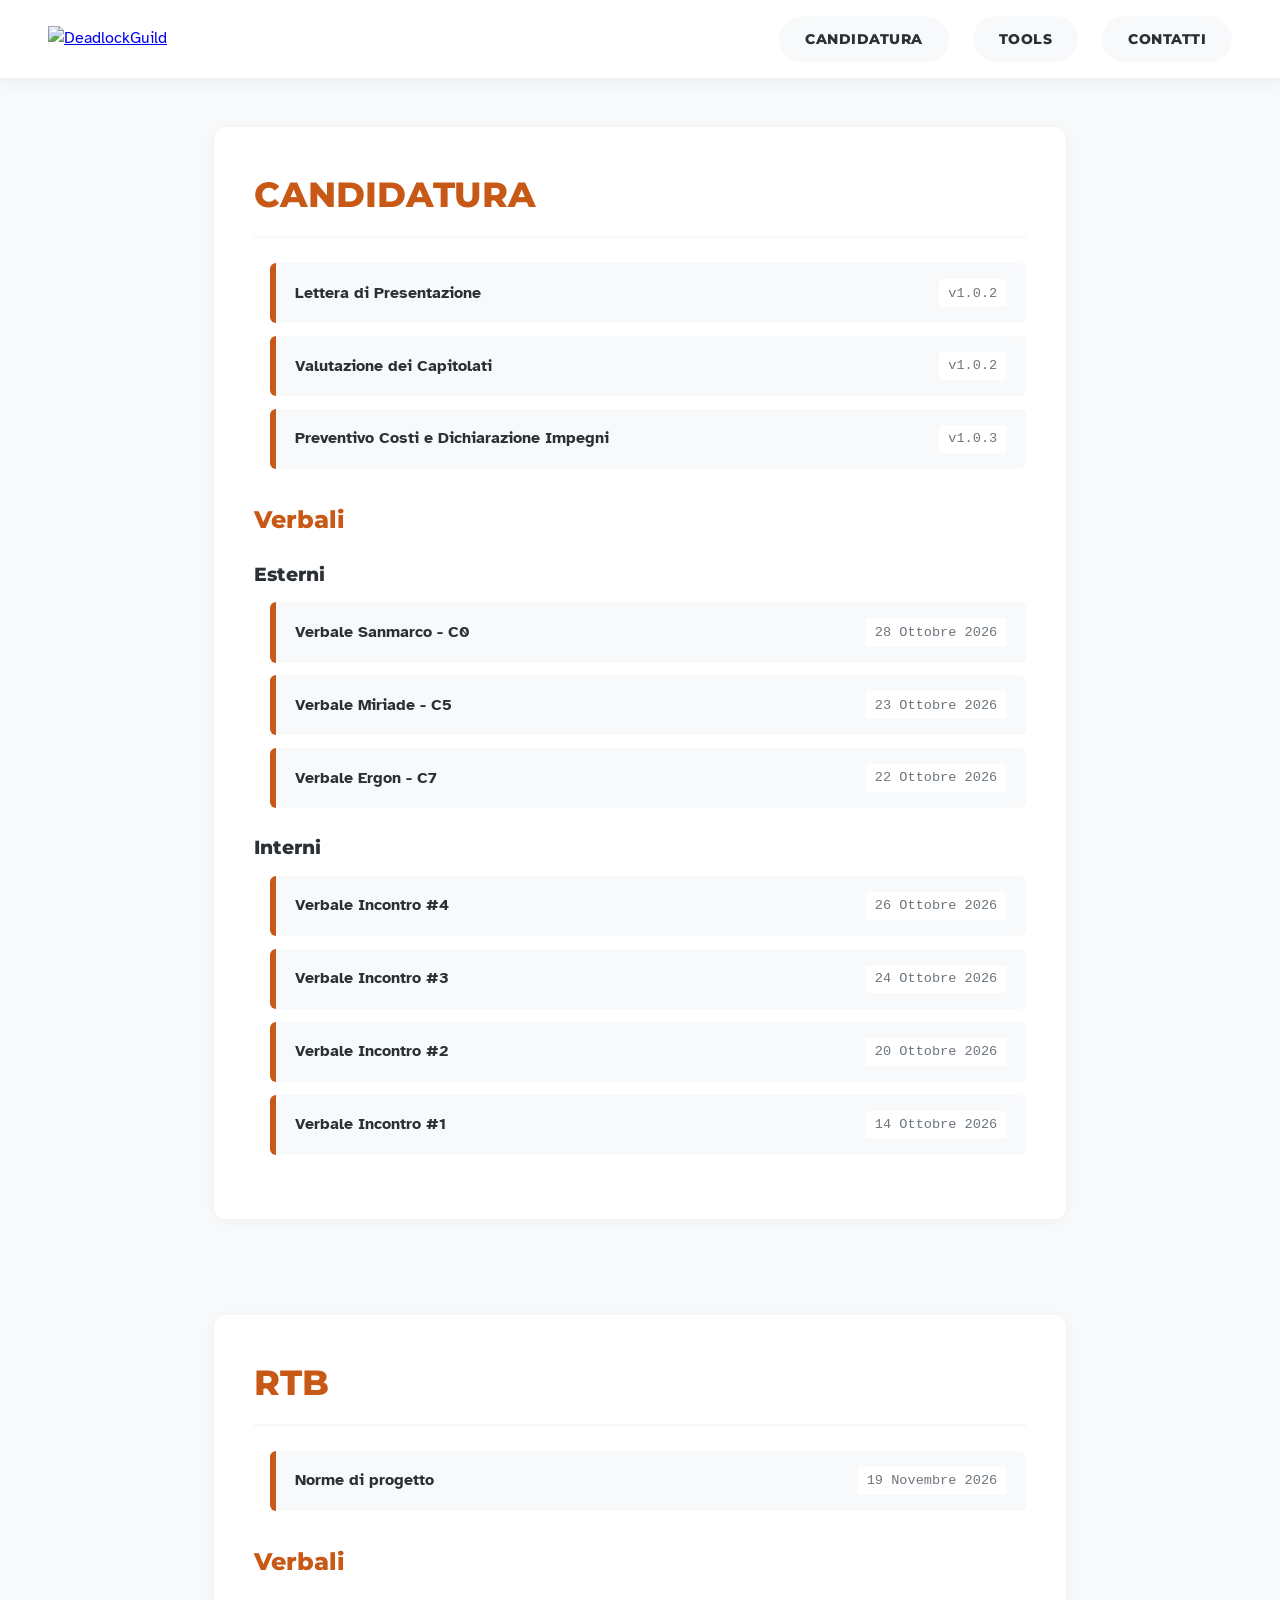
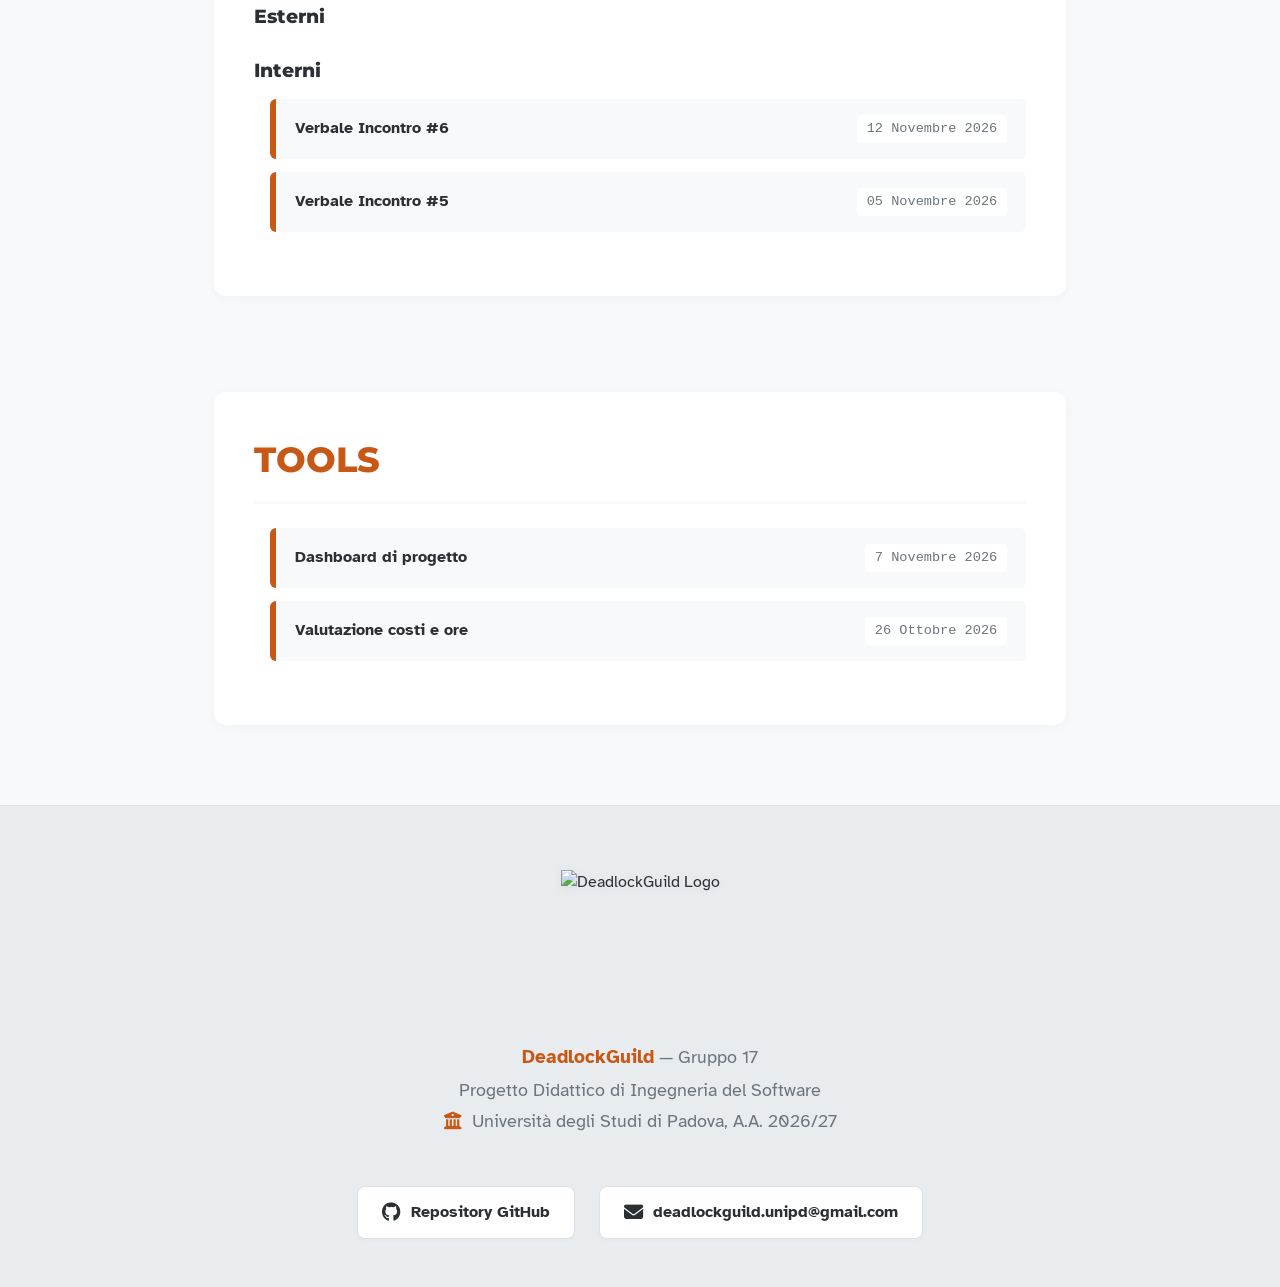
==== website/index.html @ 5d704c92 "Added document Norme.typ" ====
<!DOCTYPE html>
<html lang="it">
<head>
    <meta charset="UTF-8">
    <meta name="viewport" content="width=device-width, initial-scale=1.0">
    <title>DeadlockGuild</title>
    <link rel="icon" type="image/png" href="assets/logo_nobg.png">
    <link rel="preconnect" href="https://fonts.googleapis.com">
    <link rel="preconnect" href="https://fonts.gstatic.com" crossorigin>
    <link href="https://fonts.googleapis.com/css2?family=Atkinson+Hyperlegible:ital,wght@0,400;0,700;1,400;1,700&family=Montserrat:wght@800&display=swap" rel="stylesheet">
    <link rel="stylesheet" href="https://cdnjs.cloudflare.com/ajax/libs/font-awesome/6.4.0/css/all.min.css">
    
    <link rel="stylesheet" href="style.css">
</head>
<body>
    <nav>
        <a href="#" class="nav-brand">
            <img src="assets/logo_text_nobg.png" alt="DeadlockGuild">
        </a>
        <div class="nav-links">
            <a href="#candidatura" class="nav-pill">Candidatura</a>
            <a href="#tools" class="nav-pill">Tools</a>
            <a href="#contatti-footer" class="nav-pill">Contatti</a>
        </div>
    </nav>

    <div class="container">
        <section id="candidatura">
            <h1>Candidatura</h1>
            <ul class="doc-list">
                <li><a href="pdf/Candidatura/LetteraDiPresentazione/lettera_di_presentazione.pdf" class="doc-bar" target="_blank">Lettera di Presentazione <span class="version">v1.0.2</span></a></li>
                <li><a href="pdf/Candidatura/ValutazioneCapitolati/valutazione_capitolati.pdf" class="doc-bar" target="_blank">Valutazione dei Capitolati <span class="version">v1.0.2</span></a></li>
                <li><a href="pdf/Candidatura/ValutazioneCostiOre/preventivo_costi_dichiarazione_impegni.pdf" class="doc-bar" target="_blank">Preventivo Costi e Dichiarazione Impegni<span class="version">v1.0.3</span></a></li>
            </ul>

            <h2>Verbali</h2>
            <h3>Esterni</h3>
            <ul class="doc-list">
                <li><a href="pdf/Candidatura/Verbali/Esterni/VE_Sanmarco_2026-10-28.pdf" class="doc-bar" target="_blank">Verbale Sanmarco - C0<span class="version">28 Ottobre 2026</span></a></li>
                <li><a href="pdf/Candidatura/Verbali/Esterni/VE_Miriade_2026-10-23.pdf" class="doc-bar" target="_blank">Verbale Miriade - C5<span class="version">23 Ottobre 2026</span></a></li>
                <li><a href="pdf/Candidatura/Verbali/Esterni/VE_Ergon_2026-10-22.pdf" class="doc-bar" target="_blank">Verbale Ergon - C7<span class="version">22 Ottobre 2026</span></a></li>
            </ul>

            <h3>Interni</h3>
            <ul class="doc-list">
                <li><a href="pdf/Candidatura/Verbali/Interni/VI_2026-10-26.pdf" class="doc-bar" target="_blank">Verbale Incontro #4<span class="version">26 Ottobre 2026</span></a></li>
                <li><a href="pdf/Candidatura/Verbali/Interni/VI_2026-10-24.pdf" class="doc-bar" target="_blank">Verbale Incontro #3<span class="version">24 Ottobre 2026</span></a></li>
                <li><a href="pdf/Candidatura/Verbali/Interni/VI_2026-10-20.pdf" class="doc-bar" target="_blank">Verbale Incontro #2<span class="version">20 Ottobre 2026</span></a></li>
                <li><a href="pdf/Candidatura/Verbali/Interni/VI_2026-10-14.pdf" class="doc-bar" target="_blank">Verbale Incontro #1<span class="version">14 Ottobre 2026</span></a></li>
            </ul>
        </section>
    </div>

    <div class="container">
        <section id="rtb">
            <h1>RTB</h1>
            <ul class="doc-list">
                <!-- Spazio documentazione -->
                <li><a href="pdf/RTB/NormeDiProgetto/Norme.pdf" class="doc-bar" target="_blank">Norme di progetto<span class="version">19 Novembre 2026</span></a></li>
            </ul>

            <h2>Verbali</h2>
            <h3>Esterni</h3>
            <ul class="doc-list">
                <!-- Verbali esterni -->
            </ul>

            <h3>Interni</h3>
            <ul class="doc-list">
                <li><a href="pdf/RTB/Verbali/Interni/VI_2026-11-12.pdf" class="doc-bar" target="_blank">Verbale Incontro #6<span class="version">12 Novembre 2026</span></a></li>
                <li><a href="pdf/RTB/Verbali/Interni/VI_2026-11-05.pdf" class="doc-bar" target="_blank">Verbale Incontro #5<span class="version">05 Novembre 2026</span></a></li>
            </ul>
        </section>
    </div>

    <div class="container">
        <section id="tools">
            <h1>Tools</h1>
            <ul class="doc-list">
                <li><a href="Tools/DashboardProgetto/" class="doc-bar" target="_blank">Dashboard di progetto<span class="version">7 Novembre 2026</span></a></li>
                <li><a href="Candidatura/toolStimaOreECosti/stima_ore.html" class="doc-bar" target="_blank">Valutazione costi e ore<span class="version">26 Ottobre 2026</span></a></li>
            </ul>
        </section>
    </div>

    <footer id="contatti-footer">
        <img src="assets/logo_nobg.png" alt="DeadlockGuild Logo" class="footer-logo">
        <p class="footer-description">
            <strong>DeadlockGuild</strong> &mdash; Gruppo 17<br>
            Progetto Didattico di Ingegneria del Software<br>
            <i class="fa-solid fa-building-columns" style="margin-right: 5px; color: var(--accent);"></i> Università degli Studi di Padova, A.A. 2026/27
        </p>
        <div class="footer-contacts">
            <a href="https://github.com/DeadlockGuild/docs" target="_blank" class="contact-btn">
                <i class="fa-brands fa-github"></i> Repository GitHub
            </a>
            <a href="mailto:deadlockguild.unipd@gmail.com" class="contact-btn">
                <i class="fa-solid fa-envelope"></i> deadlockguild.unipd@gmail.com
            </a>
        </div>
    </footer>
</body>
</html>
---- website/style.css ----
:root {
    --bg-main: #f8f9fa;
    --bg-section: #ffffff;
    --bg-bar: #e9ecef;
    --bg-bar-hover: #dee2e6;
    --text-main: #2b3035;
    --text-muted: #6c757d;
    --accent: #c85815; 
    --nav-bg: rgba(255, 255, 255, 0.95);
}

body {
    font-family: 'Atkinson Hyperlegible Next', 'Atkinson Hyperlegible', sans-serif;
    background-color: var(--bg-main);
    color: var(--text-main);
    margin: 0;
    padding: 0;
    line-height: 1.6;
    display: flex;
    flex-direction: column;
    min-height: 100vh; 
}

h1, h2, h3, h4, h5, h6 {
    font-family: 'Montserrat', sans-serif;
    font-weight: 800;
}

nav {
    position: sticky;
    top: 0;
    z-index: 1000;
    background-color: var(--nav-bg);
    backdrop-filter: blur(10px);
    padding: 1rem 3rem;
    display: flex;
    justify-content: space-between;
    align-items: center;
    box-shadow: 0 4px 15px rgba(0,0,0,0.05);
    border-bottom: 1px solid rgba(0,0,0,0.05);
}

.nav-brand img {
    height: 50px; 
    width: auto;
    transition: transform 0.2s;
}

.nav-brand img:hover {
    transform: scale(1.02);
}

.nav-links {
    display: flex;
    gap: 1.5rem;
}

.nav-pill {
    font-family: 'Montserrat', sans-serif;
    font-weight: 800;
    background-color: var(--bg-main);
    color: var(--text-main);
    padding: 0.6rem 1.5rem;
    border-radius: 25px;
    text-decoration: none;
    font-size: 0.9rem;
    text-transform: uppercase;
    letter-spacing: 0.5px;
    transition: all 0.2s ease;
    border: 2px solid transparent;
}

.nav-pill:hover {
    background-color: var(--accent);
    color: white;
    box-shadow: 0 4px 10px rgba(200, 88, 21, 0.2);
}

.container {
    max-width: 900px;
    margin: 3rem auto;
    padding: 0 1.5rem;
    flex: 1; 
    width: 100%;
    box-sizing: border-box;
}

section {
    background-color: var(--bg-section);
    padding: 2.5rem;
    border-radius: 12px;
    box-shadow: 0 2px 12px rgba(0,0,0,0.04);
    scroll-margin-top: 100px; 
}

h1 {
    color: var(--accent);
    font-size: 2.2rem;
    text-transform: uppercase;
    margin-top: 0;
    margin-bottom: 1.5rem;
    border-bottom: 3px solid var(--bg-main);
    padding-bottom: 0.8rem;
}

h2 {
    color: var(--accent);
    font-size: 1.5rem;
    margin-top: 2rem;
    margin-bottom: 1rem;
}

h3 {
    color: var(--text-main);
    font-size: 1.2rem;
    margin-top: 1.2rem;
    margin-bottom: 0.8rem;
}

.doc-list {
    list-style: none;
    padding: 0;
    margin: 0 0 1.5rem 0;
}

.doc-list li {
    margin-bottom: 0.8rem;
    margin-left: 1rem;
}

.doc-bar {
    display: flex;
    align-items: center;
    background-color: var(--bg-main);
    padding: 1rem 1.2rem;
    border-radius: 6px;
    border-left: 6px solid var(--accent);
    text-decoration: none;
    color: var(--text-main);
    font-weight: bold;
    transition: all 0.2s;
}

.doc-bar:hover {
    background-color: var(--bg-bar-hover);
    transform: translateX(6px);
    box-shadow: 0 2px 8px rgba(0,0,0,0.05);
}

.version {
    color: var(--text-muted);
    font-size: 0.85rem;
    font-weight: normal;
    margin-left: auto;
    font-family: monospace;
    background-color: var(--bg-section);
    padding: 0.2rem 0.6rem;
    border-radius: 4px;
}

footer {
    background-color: var(--bg-bar);
    color: var(--text-main);
    padding: 4rem 2rem 3rem 2rem;
    margin-top: 2rem;
    border-top: 1px solid var(--bg-bar-hover);
    display: flex;
    flex-direction: column;
    align-items: center;
    text-align: center;
    gap: 1.5rem;
}

.footer-logo {
    height: 130px; 
    width: auto;
    margin-bottom: 1rem;
    filter: drop-shadow(0 2px 4px rgba(0,0,0,0.05));
}

.footer-description {
    font-size: 1.1rem;
    color: var(--text-muted);
    line-height: 1.8;
    max-width: 600px;
    margin: 0;
}

.footer-description strong {
    color: var(--accent);
    font-size: 1.2rem;
}

.footer-contacts {
    display: flex;
    gap: 1.5rem;
    margin-top: 1.5rem;
    flex-wrap: wrap;
    justify-content: center;
}

.contact-btn {
    display: flex;
    align-items: center;
    gap: 0.6rem;
    background-color: var(--bg-section);
    color: var(--text-main);
    padding: 0.8rem 1.5rem;
    border-radius: 8px;
    text-decoration: none;
    font-weight: bold;
    transition: all 0.2s ease;
    border: 1px solid var(--bg-bar-hover);
    box-shadow: 0 2px 4px rgba(0,0,0,0.02);
}

.contact-btn:hover {
    background-color: var(--accent);
    border-color: var(--accent);
    color: #ffffff;
    transform: translateY(-2px);
    box-shadow: 0 4px 8px rgba(200, 88, 21, 0.2);
}

.contact-btn i {
    font-size: 1.2rem;
}
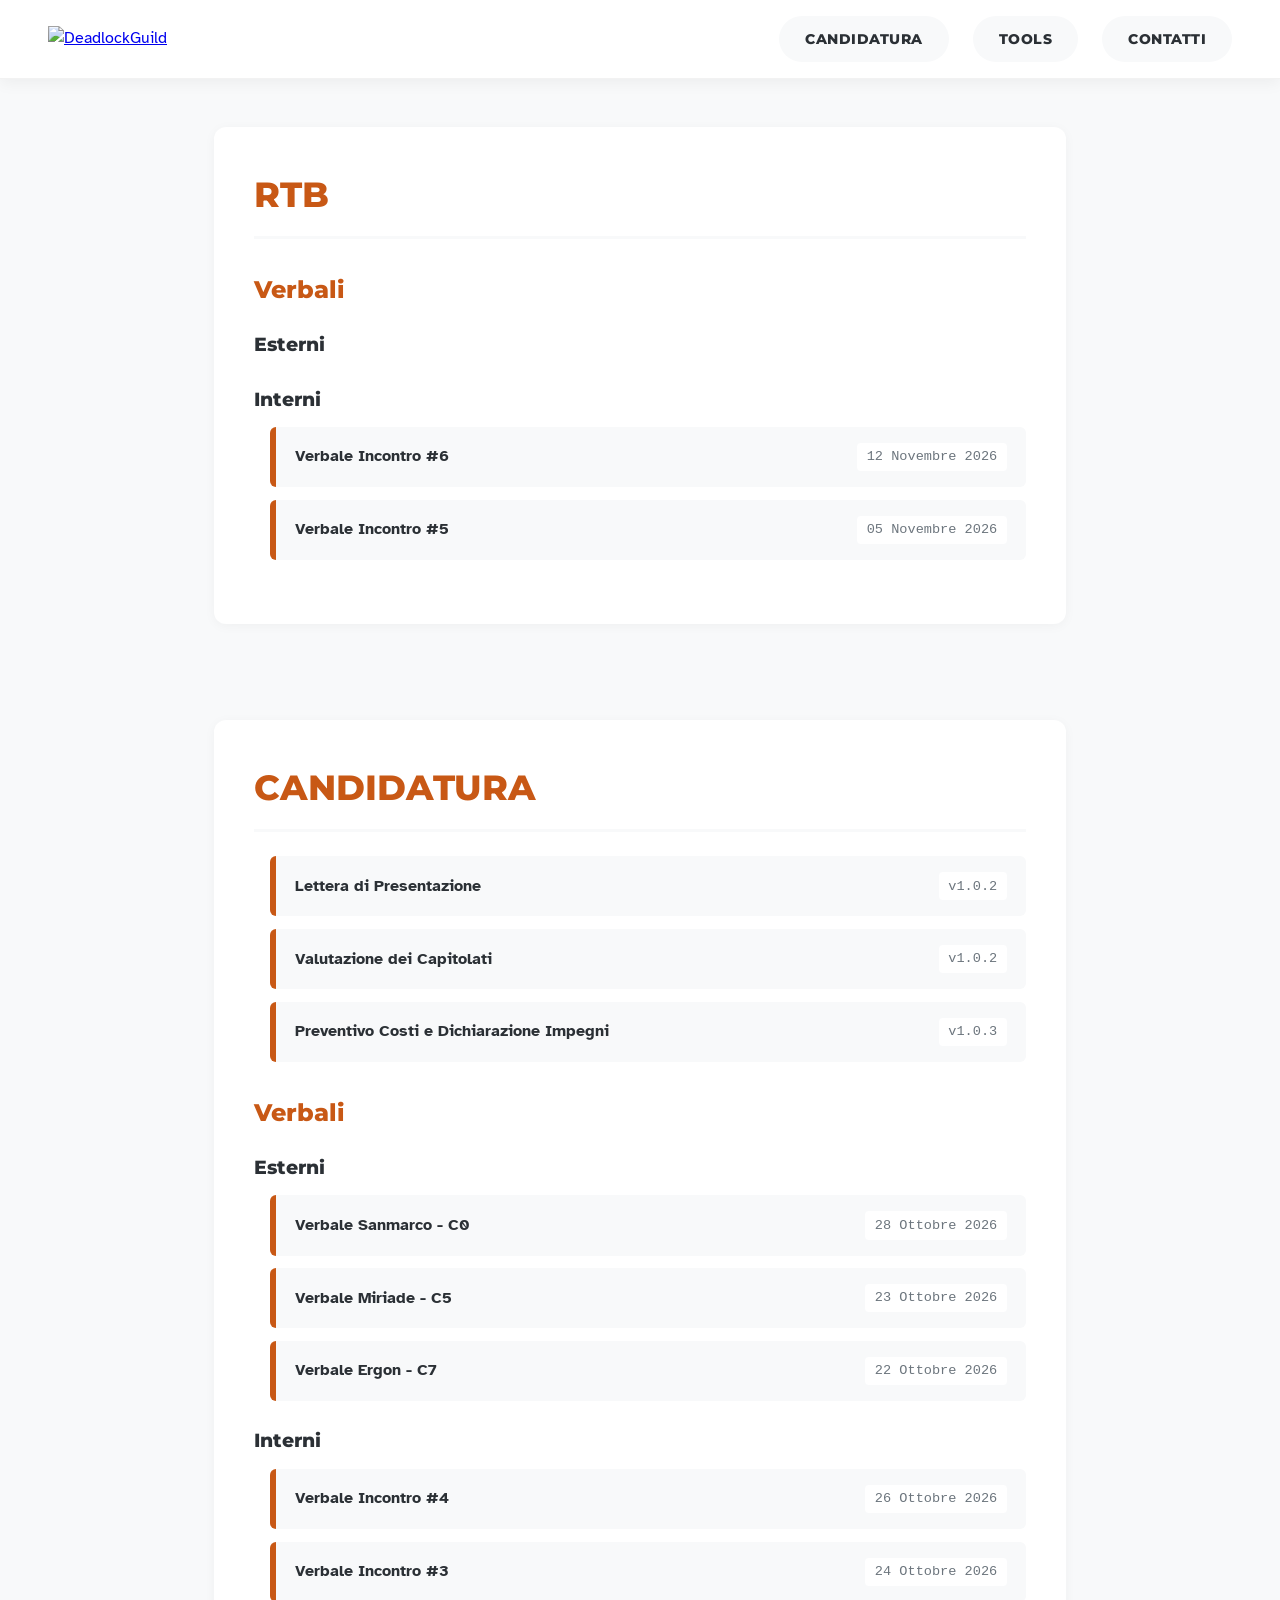
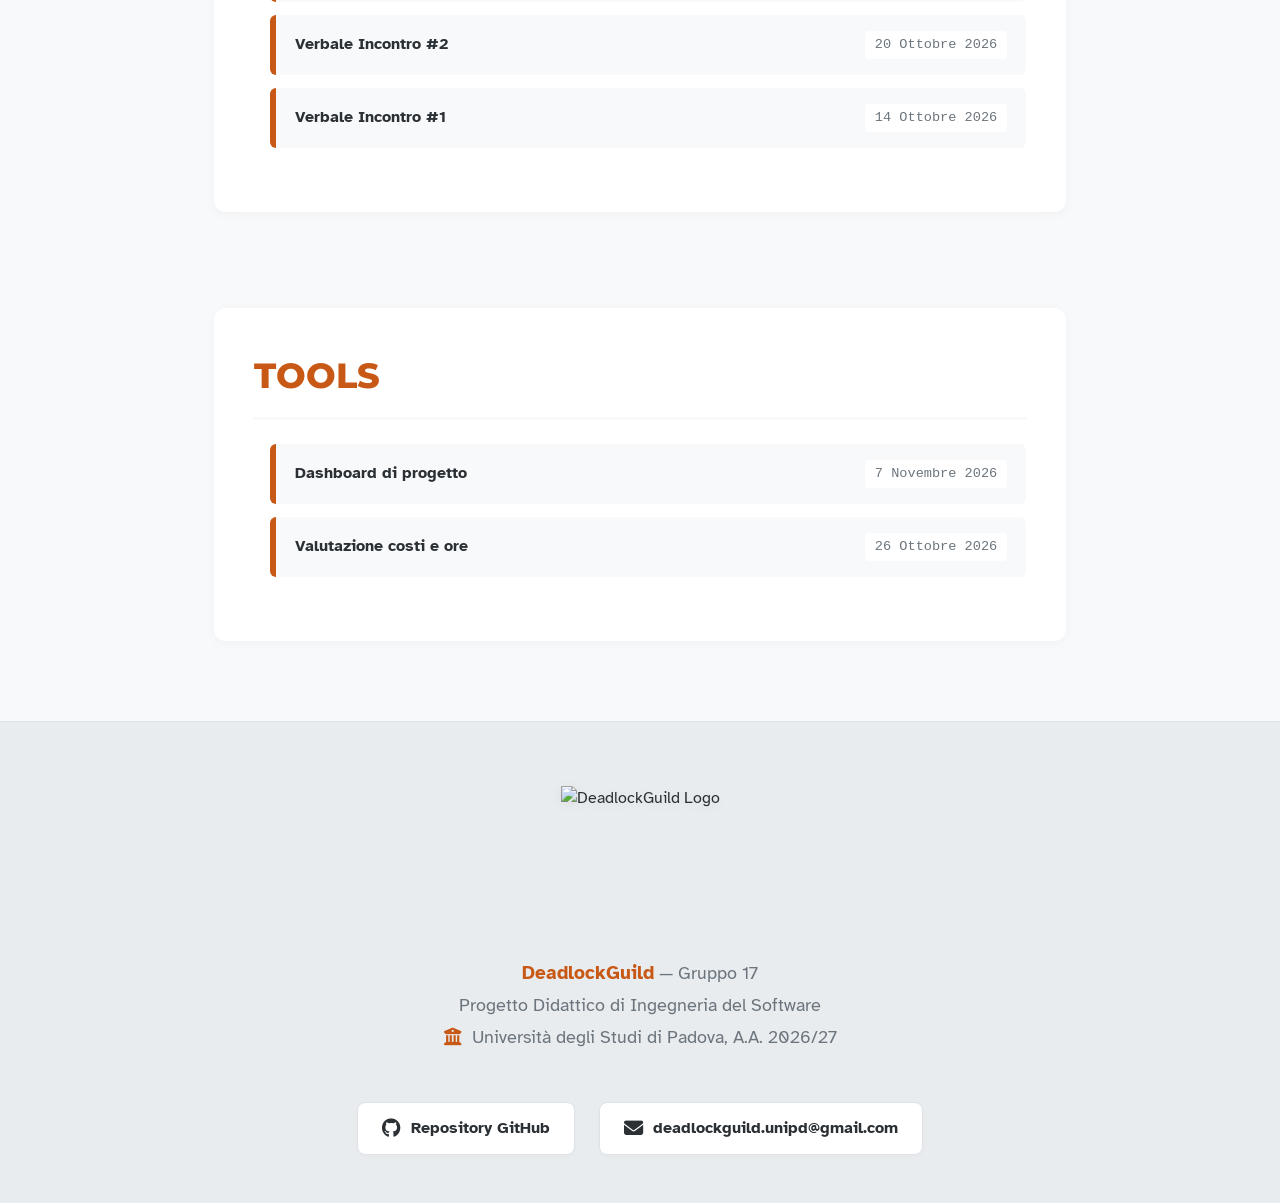
==== commit 1448f585: "Spostata sezione RTB del sito sopra sezione Candidatura" ====
--- a/website/index.html
+++ b/website/index.html
@@ -25,6 +25,28 @@
     </nav>
 
     <div class="container">
+        <section id="rtb">
+            <h1>RTB</h1>
+            <ul class="doc-list">
+                <!-- Spazio documentazione -->
+                <!-- <li><a href="pdf/RTB/NormeDiProgetto/Norme.pdf" class="doc-bar" target="_blank">Norme di progetto<span class="version">19 Novembre 2026</span></a></li> -->
+            </ul>
+
+            <h2>Verbali</h2>
+            <h3>Esterni</h3>
+            <ul class="doc-list">
+                <!-- Verbali esterni -->
+            </ul>
+
+            <h3>Interni</h3>
+            <ul class="doc-list">
+                <li><a href="pdf/RTB/Verbali/Interni/VI_2026-11-12.pdf" class="doc-bar" target="_blank">Verbale Incontro #6<span class="version">12 Novembre 2026</span></a></li>
+                <li><a href="pdf/RTB/Verbali/Interni/VI_2026-11-05.pdf" class="doc-bar" target="_blank">Verbale Incontro #5<span class="version">05 Novembre 2026</span></a></li>
+            </ul>
+        </section>
+    </div>
+
+    <div class="container">
         <section id="candidatura">
             <h1>Candidatura</h1>
             <ul class="doc-list">
@@ -47,28 +69,6 @@
                 <li><a href="pdf/Candidatura/Verbali/Interni/VI_2026-10-24.pdf" class="doc-bar" target="_blank">Verbale Incontro #3<span class="version">24 Ottobre 2026</span></a></li>
                 <li><a href="pdf/Candidatura/Verbali/Interni/VI_2026-10-20.pdf" class="doc-bar" target="_blank">Verbale Incontro #2<span class="version">20 Ottobre 2026</span></a></li>
                 <li><a href="pdf/Candidatura/Verbali/Interni/VI_2026-10-14.pdf" class="doc-bar" target="_blank">Verbale Incontro #1<span class="version">14 Ottobre 2026</span></a></li>
-            </ul>
-        </section>
-    </div>
-
-    <div class="container">
-        <section id="rtb">
-            <h1>RTB</h1>
-            <ul class="doc-list">
-                <!-- Spazio documentazione -->
-                <li><a href="pdf/RTB/NormeDiProgetto/Norme.pdf" class="doc-bar" target="_blank">Norme di progetto<span class="version">19 Novembre 2026</span></a></li>
-            </ul>
-
-            <h2>Verbali</h2>
-            <h3>Esterni</h3>
-            <ul class="doc-list">
-                <!-- Verbali esterni -->
-            </ul>
-
-            <h3>Interni</h3>
-            <ul class="doc-list">
-                <li><a href="pdf/RTB/Verbali/Interni/VI_2026-11-12.pdf" class="doc-bar" target="_blank">Verbale Incontro #6<span class="version">12 Novembre 2026</span></a></li>
-                <li><a href="pdf/RTB/Verbali/Interni/VI_2026-11-05.pdf" class="doc-bar" target="_blank">Verbale Incontro #5<span class="version">05 Novembre 2026</span></a></li>
             </ul>
         </section>
     </div>
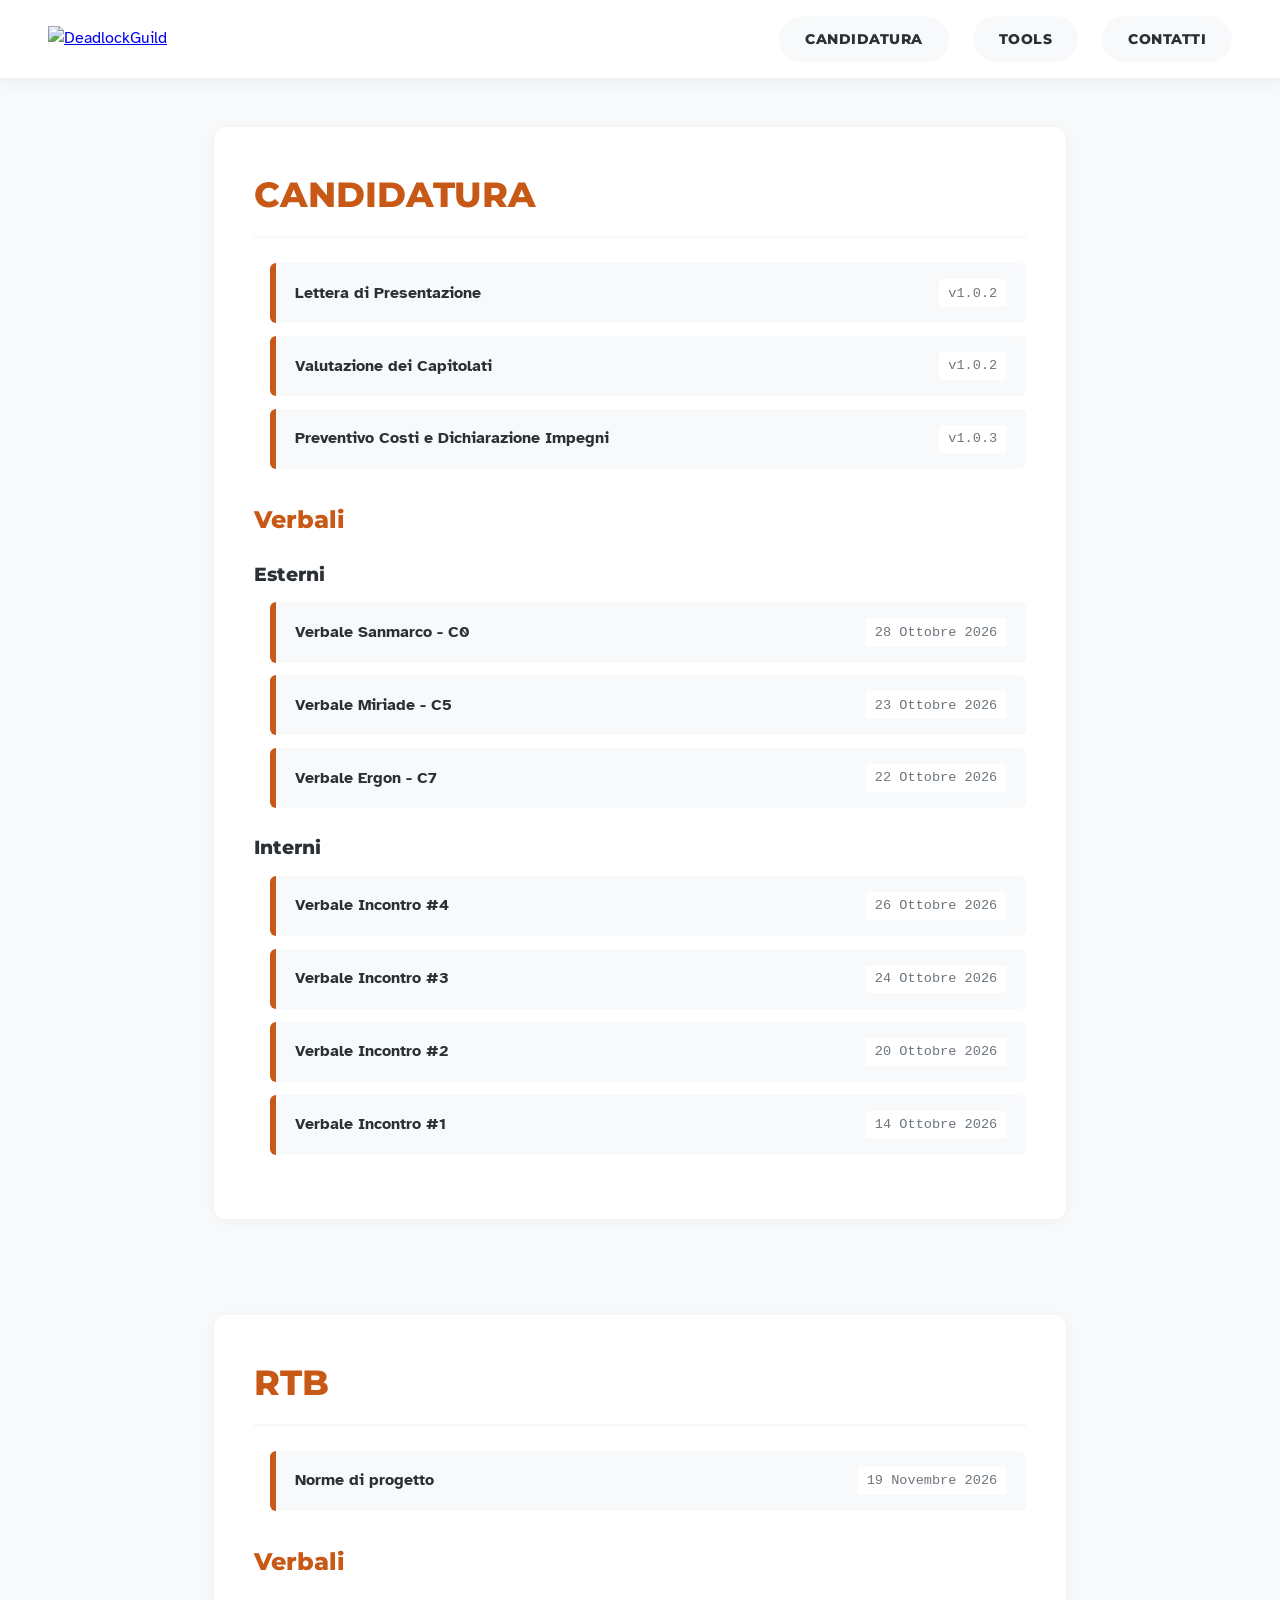
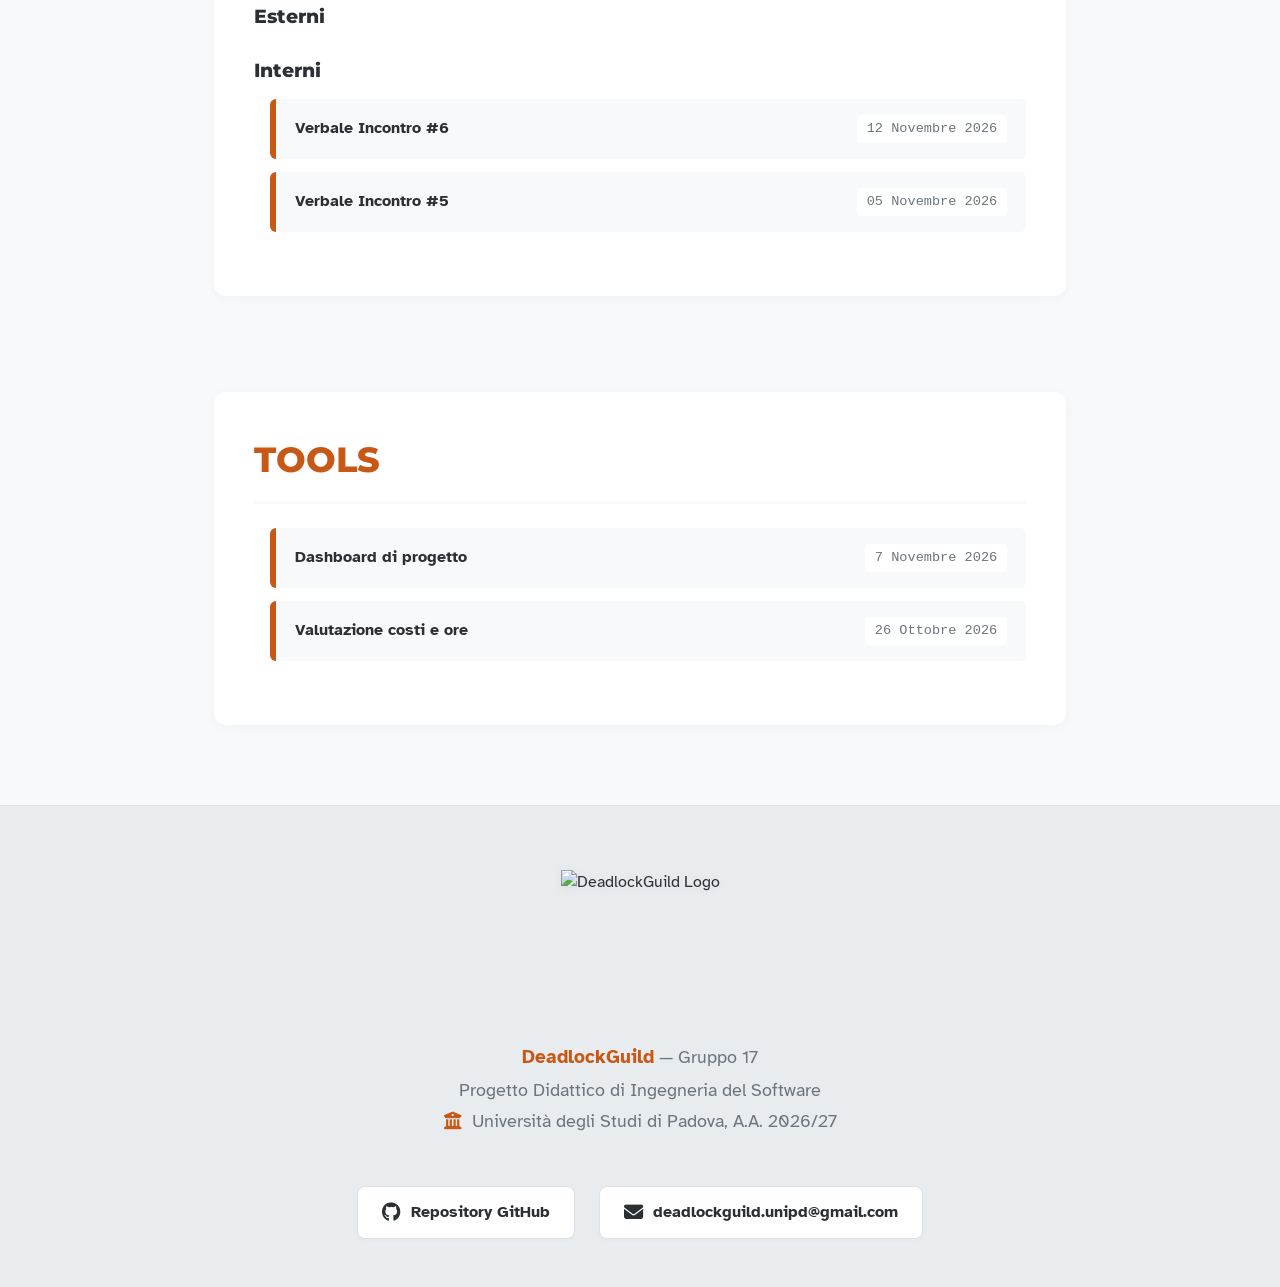
==== commit 30e40a26: "Merge f7db1fdb599f0d4a2895dadfba89dc5fb9e0854a into 00c4863b3ec33d0029034fad29feef311612d54e" ====
--- a/website/index.html
+++ b/website/index.html
@@ -25,28 +25,6 @@
     </nav>
 
     <div class="container">
-        <section id="rtb">
-            <h1>RTB</h1>
-            <ul class="doc-list">
-                <!-- Spazio documentazione -->
-                <!-- <li><a href="pdf/RTB/NormeDiProgetto/Norme.pdf" class="doc-bar" target="_blank">Norme di progetto<span class="version">19 Novembre 2026</span></a></li> -->
-            </ul>
-
-            <h2>Verbali</h2>
-            <h3>Esterni</h3>
-            <ul class="doc-list">
-                <!-- Verbali esterni -->
-            </ul>
-
-            <h3>Interni</h3>
-            <ul class="doc-list">
-                <li><a href="pdf/RTB/Verbali/Interni/VI_2026-11-12.pdf" class="doc-bar" target="_blank">Verbale Incontro #6<span class="version">12 Novembre 2026</span></a></li>
-                <li><a href="pdf/RTB/Verbali/Interni/VI_2026-11-05.pdf" class="doc-bar" target="_blank">Verbale Incontro #5<span class="version">05 Novembre 2026</span></a></li>
-            </ul>
-        </section>
-    </div>
-
-    <div class="container">
         <section id="candidatura">
             <h1>Candidatura</h1>
             <ul class="doc-list">
@@ -69,6 +47,28 @@
                 <li><a href="pdf/Candidatura/Verbali/Interni/VI_2026-10-24.pdf" class="doc-bar" target="_blank">Verbale Incontro #3<span class="version">24 Ottobre 2026</span></a></li>
                 <li><a href="pdf/Candidatura/Verbali/Interni/VI_2026-10-20.pdf" class="doc-bar" target="_blank">Verbale Incontro #2<span class="version">20 Ottobre 2026</span></a></li>
                 <li><a href="pdf/Candidatura/Verbali/Interni/VI_2026-10-14.pdf" class="doc-bar" target="_blank">Verbale Incontro #1<span class="version">14 Ottobre 2026</span></a></li>
+            </ul>
+        </section>
+    </div>
+
+    <div class="container">
+        <section id="rtb">
+            <h1>RTB</h1>
+            <ul class="doc-list">
+                <!-- Spazio documentazione -->
+                <li><a href="pdf/RTB/NormeDiProgetto/Norme.pdf" class="doc-bar" target="_blank">Norme di progetto<span class="version">19 Novembre 2026</span></a></li>
+            </ul>
+
+            <h2>Verbali</h2>
+            <h3>Esterni</h3>
+            <ul class="doc-list">
+                <!-- Verbali esterni -->
+            </ul>
+
+            <h3>Interni</h3>
+            <ul class="doc-list">
+                <li><a href="pdf/RTB/Verbali/Interni/VI_2026-11-12.pdf" class="doc-bar" target="_blank">Verbale Incontro #6<span class="version">12 Novembre 2026</span></a></li>
+                <li><a href="pdf/RTB/Verbali/Interni/VI_2026-11-05.pdf" class="doc-bar" target="_blank">Verbale Incontro #5<span class="version">05 Novembre 2026</span></a></li>
             </ul>
         </section>
     </div>
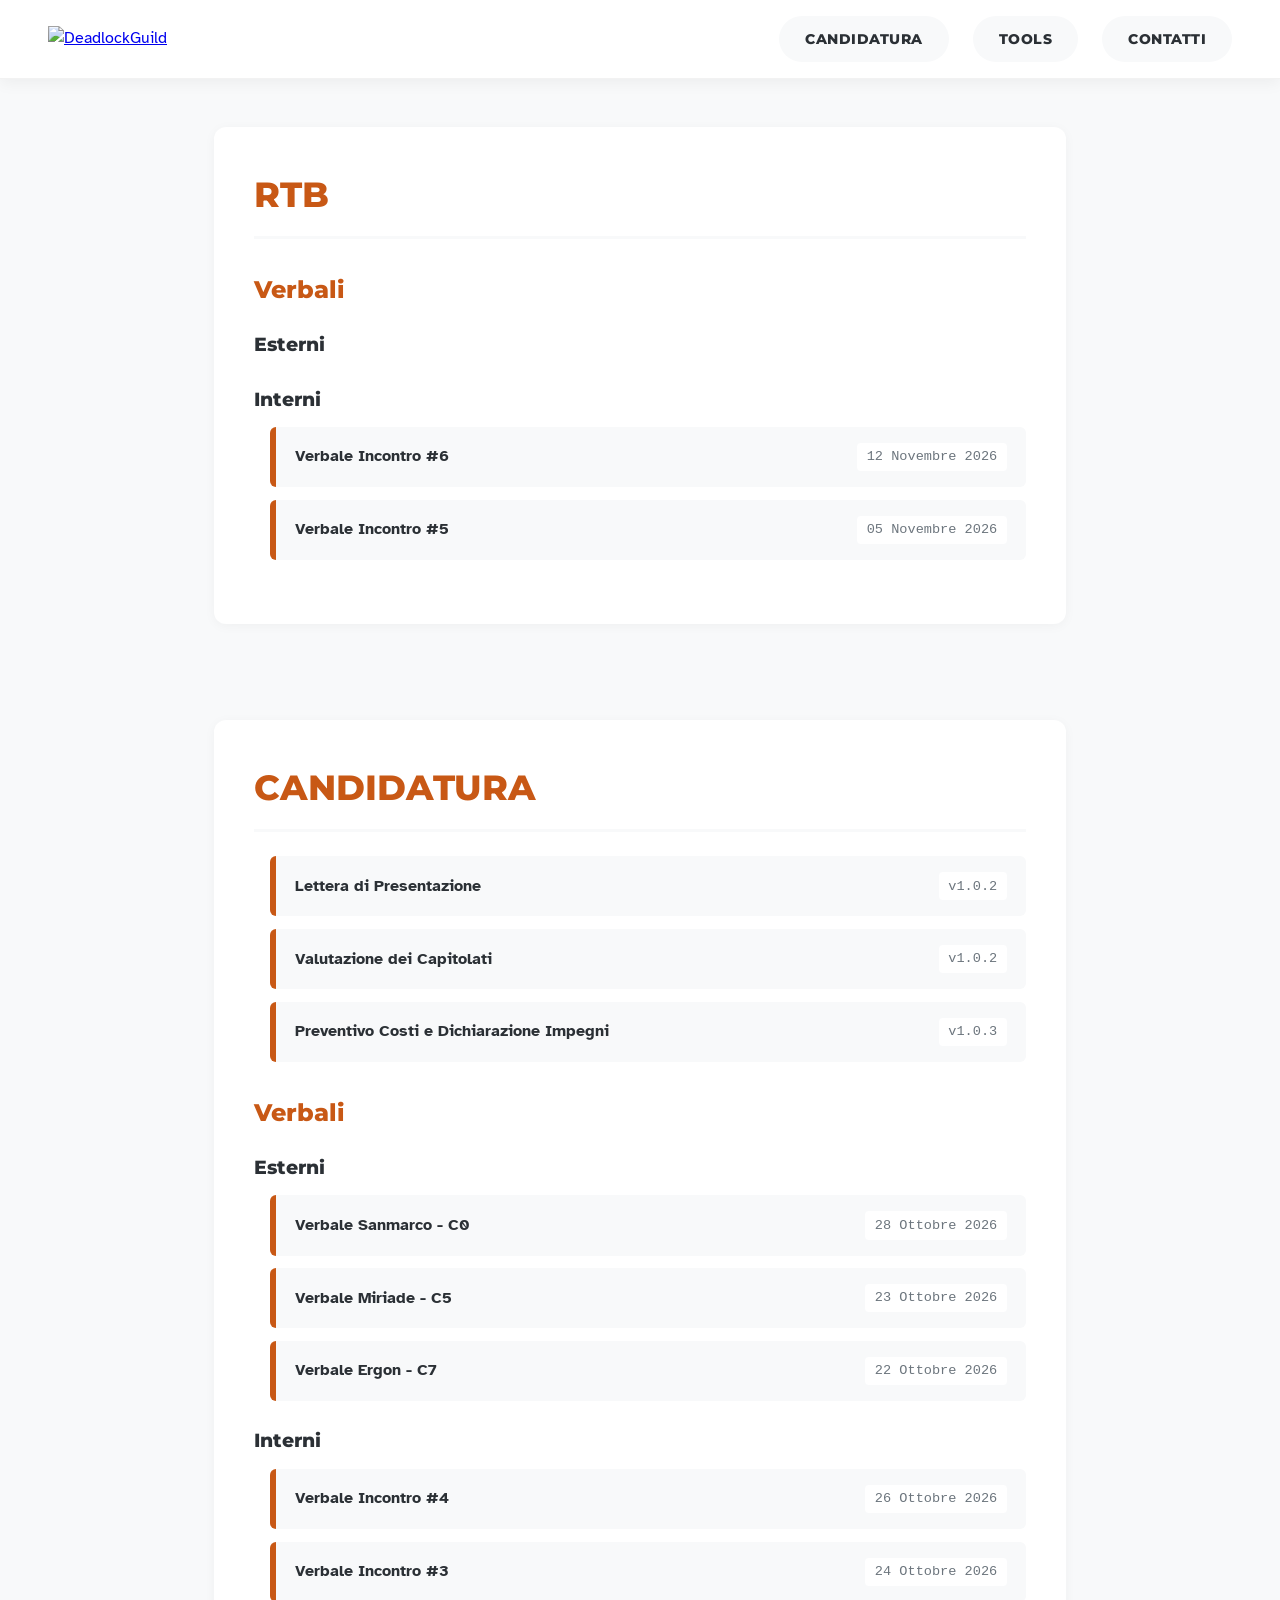
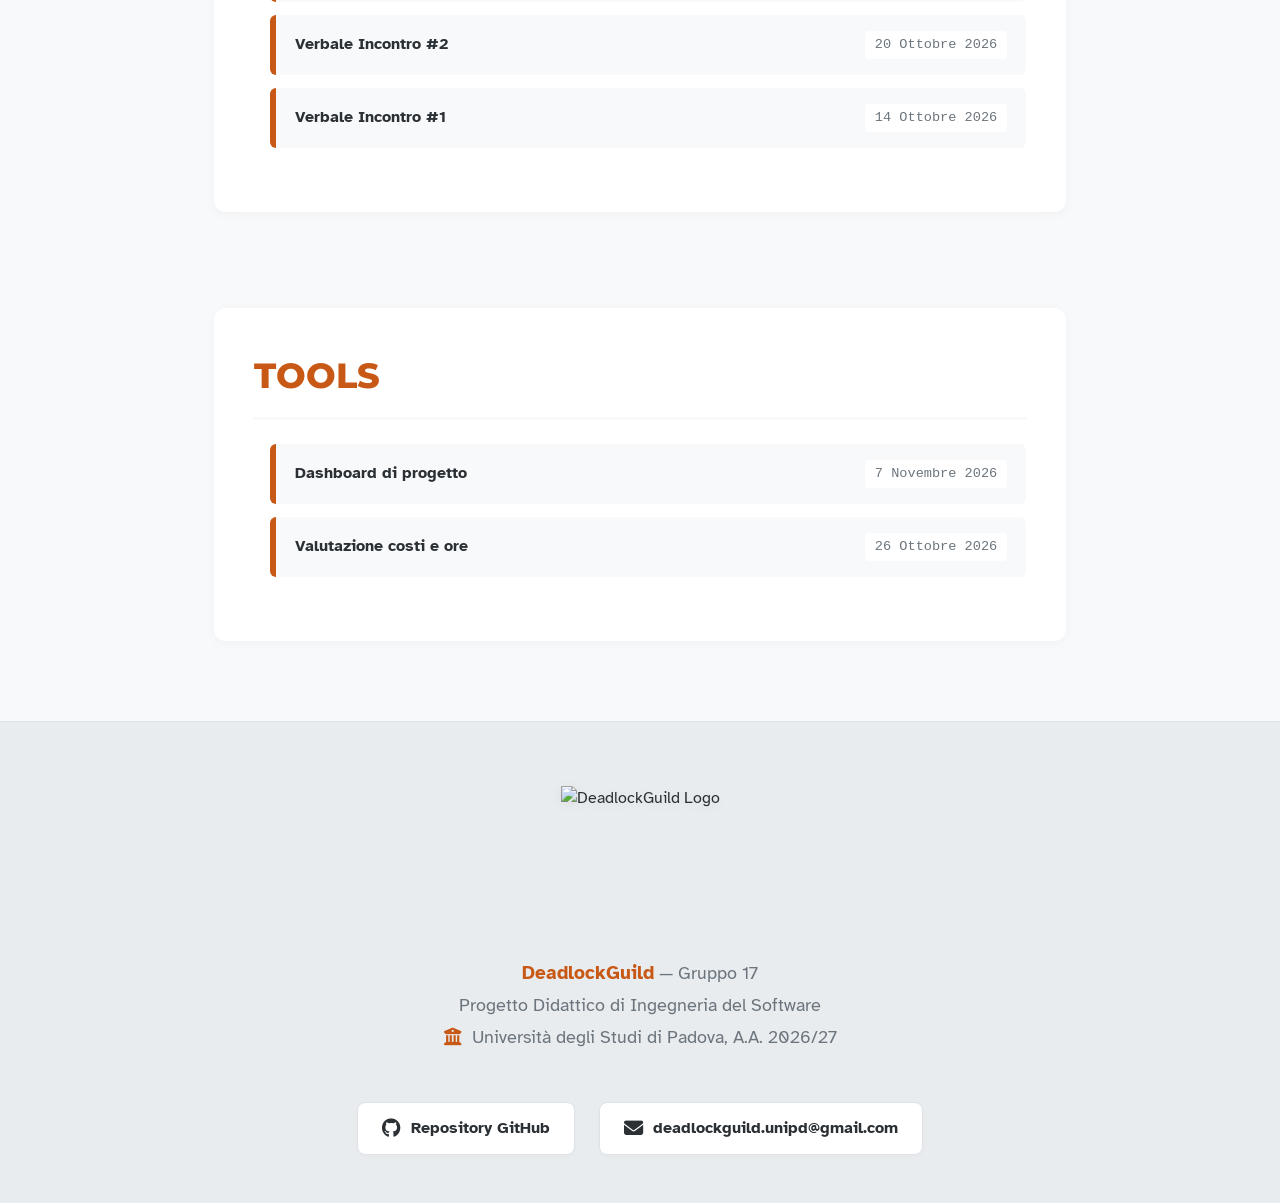
==== commit 2937e697: "Rimosso documento inserito preventivamente dopo visone PR 96" ====
--- a/website/index.html
+++ b/website/index.html
@@ -25,6 +25,27 @@
     </nav>
 
     <div class="container">
+        <section id="rtb">
+            <h1>RTB</h1>
+            <ul class="doc-list">
+                <!-- Spazio documentazione -->
+            </ul>
+
+            <h2>Verbali</h2>
+            <h3>Esterni</h3>
+            <ul class="doc-list">
+                <!-- Verbali esterni -->
+            </ul>
+
+            <h3>Interni</h3>
+            <ul class="doc-list">
+                <li><a href="pdf/RTB/Verbali/Interni/VI_2026-11-12.pdf" class="doc-bar" target="_blank">Verbale Incontro #6<span class="version">12 Novembre 2026</span></a></li>
+                <li><a href="pdf/RTB/Verbali/Interni/VI_2026-11-05.pdf" class="doc-bar" target="_blank">Verbale Incontro #5<span class="version">05 Novembre 2026</span></a></li>
+            </ul>
+        </section>
+    </div>
+
+    <div class="container">
         <section id="candidatura">
             <h1>Candidatura</h1>
             <ul class="doc-list">
@@ -47,28 +68,6 @@
                 <li><a href="pdf/Candidatura/Verbali/Interni/VI_2026-10-24.pdf" class="doc-bar" target="_blank">Verbale Incontro #3<span class="version">24 Ottobre 2026</span></a></li>
                 <li><a href="pdf/Candidatura/Verbali/Interni/VI_2026-10-20.pdf" class="doc-bar" target="_blank">Verbale Incontro #2<span class="version">20 Ottobre 2026</span></a></li>
                 <li><a href="pdf/Candidatura/Verbali/Interni/VI_2026-10-14.pdf" class="doc-bar" target="_blank">Verbale Incontro #1<span class="version">14 Ottobre 2026</span></a></li>
-            </ul>
-        </section>
-    </div>
-
-    <div class="container">
-        <section id="rtb">
-            <h1>RTB</h1>
-            <ul class="doc-list">
-                <!-- Spazio documentazione -->
-                <li><a href="pdf/RTB/NormeDiProgetto/Norme.pdf" class="doc-bar" target="_blank">Norme di progetto<span class="version">19 Novembre 2026</span></a></li>
-            </ul>
-
-            <h2>Verbali</h2>
-            <h3>Esterni</h3>
-            <ul class="doc-list">
-                <!-- Verbali esterni -->
-            </ul>
-
-            <h3>Interni</h3>
-            <ul class="doc-list">
-                <li><a href="pdf/RTB/Verbali/Interni/VI_2026-11-12.pdf" class="doc-bar" target="_blank">Verbale Incontro #6<span class="version">12 Novembre 2026</span></a></li>
-                <li><a href="pdf/RTB/Verbali/Interni/VI_2026-11-05.pdf" class="doc-bar" target="_blank">Verbale Incontro #5<span class="version">05 Novembre 2026</span></a></li>
             </ul>
         </section>
     </div>
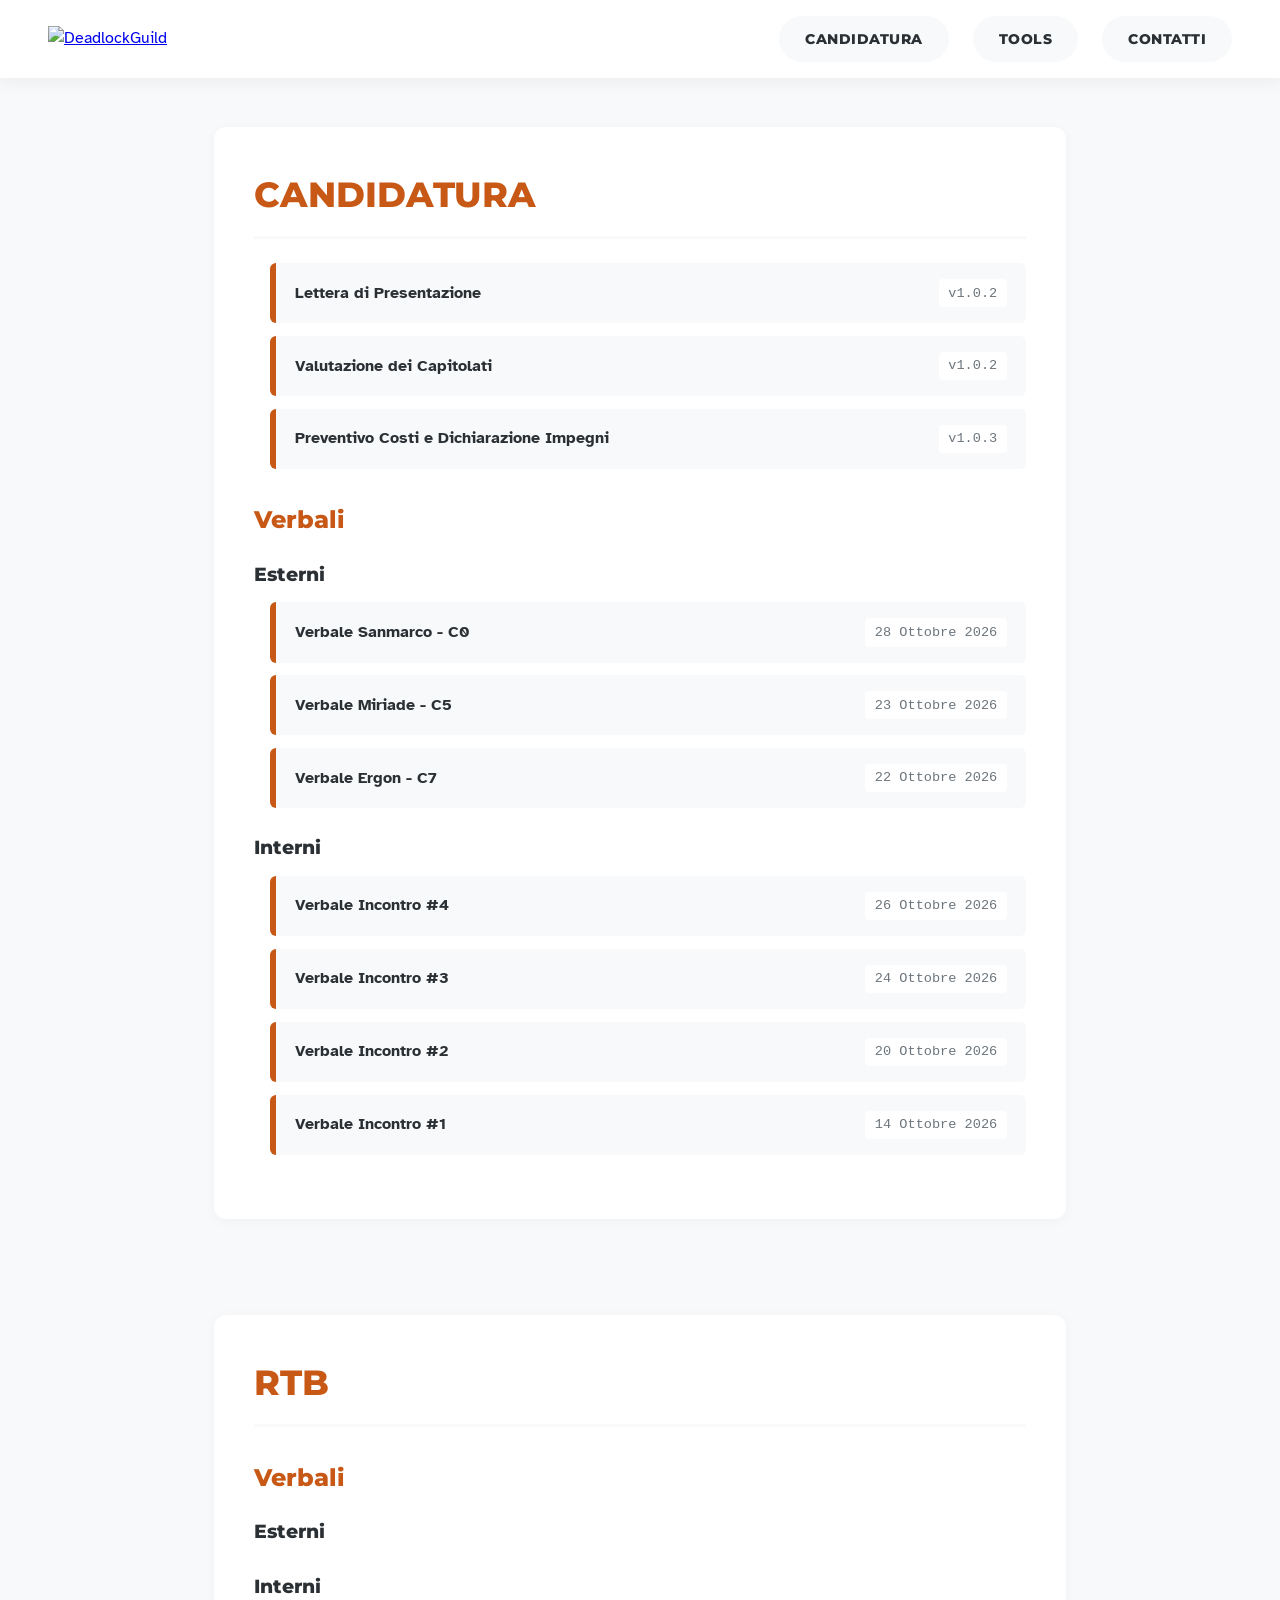
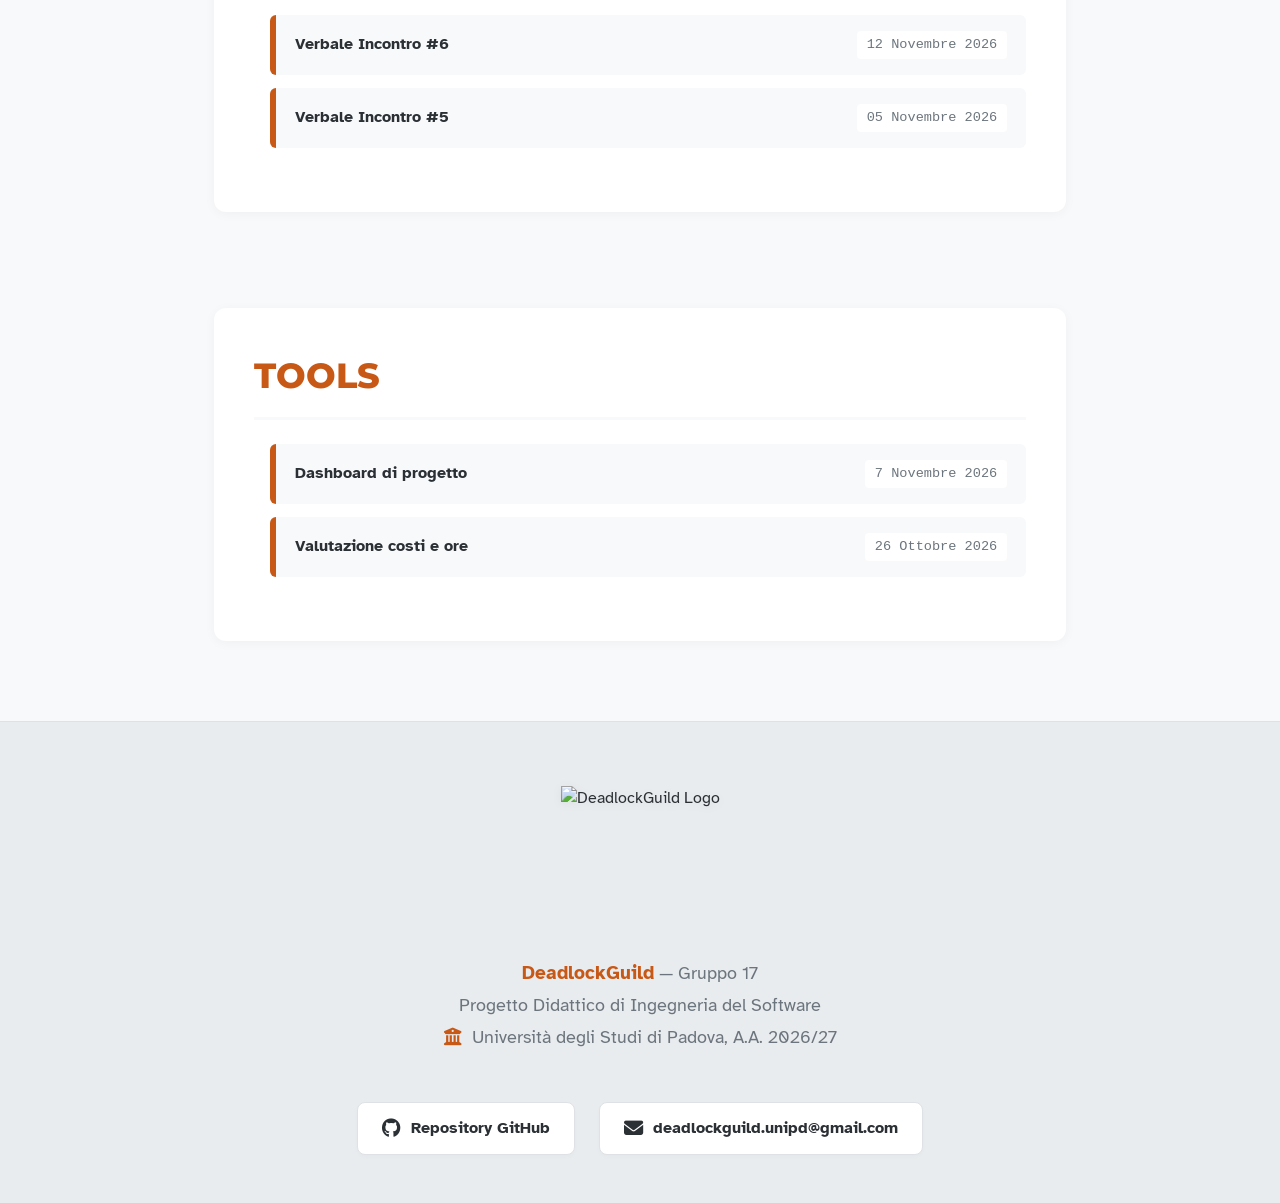
==== commit 6b2d5d21: "Rimossa pubblicazione" ====
--- a/website/index.html
+++ b/website/index.html
@@ -25,27 +25,6 @@
     </nav>
 
     <div class="container">
-        <section id="rtb">
-            <h1>RTB</h1>
-            <ul class="doc-list">
-                <!-- Spazio documentazione -->
-            </ul>
-
-            <h2>Verbali</h2>
-            <h3>Esterni</h3>
-            <ul class="doc-list">
-                <!-- Verbali esterni -->
-            </ul>
-
-            <h3>Interni</h3>
-            <ul class="doc-list">
-                <li><a href="pdf/RTB/Verbali/Interni/VI_2026-11-12.pdf" class="doc-bar" target="_blank">Verbale Incontro #6<span class="version">12 Novembre 2026</span></a></li>
-                <li><a href="pdf/RTB/Verbali/Interni/VI_2026-11-05.pdf" class="doc-bar" target="_blank">Verbale Incontro #5<span class="version">05 Novembre 2026</span></a></li>
-            </ul>
-        </section>
-    </div>
-
-    <div class="container">
         <section id="candidatura">
             <h1>Candidatura</h1>
             <ul class="doc-list">
@@ -68,6 +47,27 @@
                 <li><a href="pdf/Candidatura/Verbali/Interni/VI_2026-10-24.pdf" class="doc-bar" target="_blank">Verbale Incontro #3<span class="version">24 Ottobre 2026</span></a></li>
                 <li><a href="pdf/Candidatura/Verbali/Interni/VI_2026-10-20.pdf" class="doc-bar" target="_blank">Verbale Incontro #2<span class="version">20 Ottobre 2026</span></a></li>
                 <li><a href="pdf/Candidatura/Verbali/Interni/VI_2026-10-14.pdf" class="doc-bar" target="_blank">Verbale Incontro #1<span class="version">14 Ottobre 2026</span></a></li>
+            </ul>
+        </section>
+    </div>
+
+    <div class="container">
+        <section id="rtb">
+            <h1>RTB</h1>
+            <ul class="doc-list">
+                <!-- Spazio documentazione -->
+            </ul>
+
+            <h2>Verbali</h2>
+            <h3>Esterni</h3>
+            <ul class="doc-list">
+                <!-- Verbali esterni -->
+            </ul>
+
+            <h3>Interni</h3>
+            <ul class="doc-list">
+                <li><a href="pdf/RTB/Verbali/Interni/VI_2026-11-12.pdf" class="doc-bar" target="_blank">Verbale Incontro #6<span class="version">12 Novembre 2026</span></a></li>
+                <li><a href="pdf/RTB/Verbali/Interni/VI_2026-11-05.pdf" class="doc-bar" target="_blank">Verbale Incontro #5<span class="version">05 Novembre 2026</span></a></li>
             </ul>
         </section>
     </div>
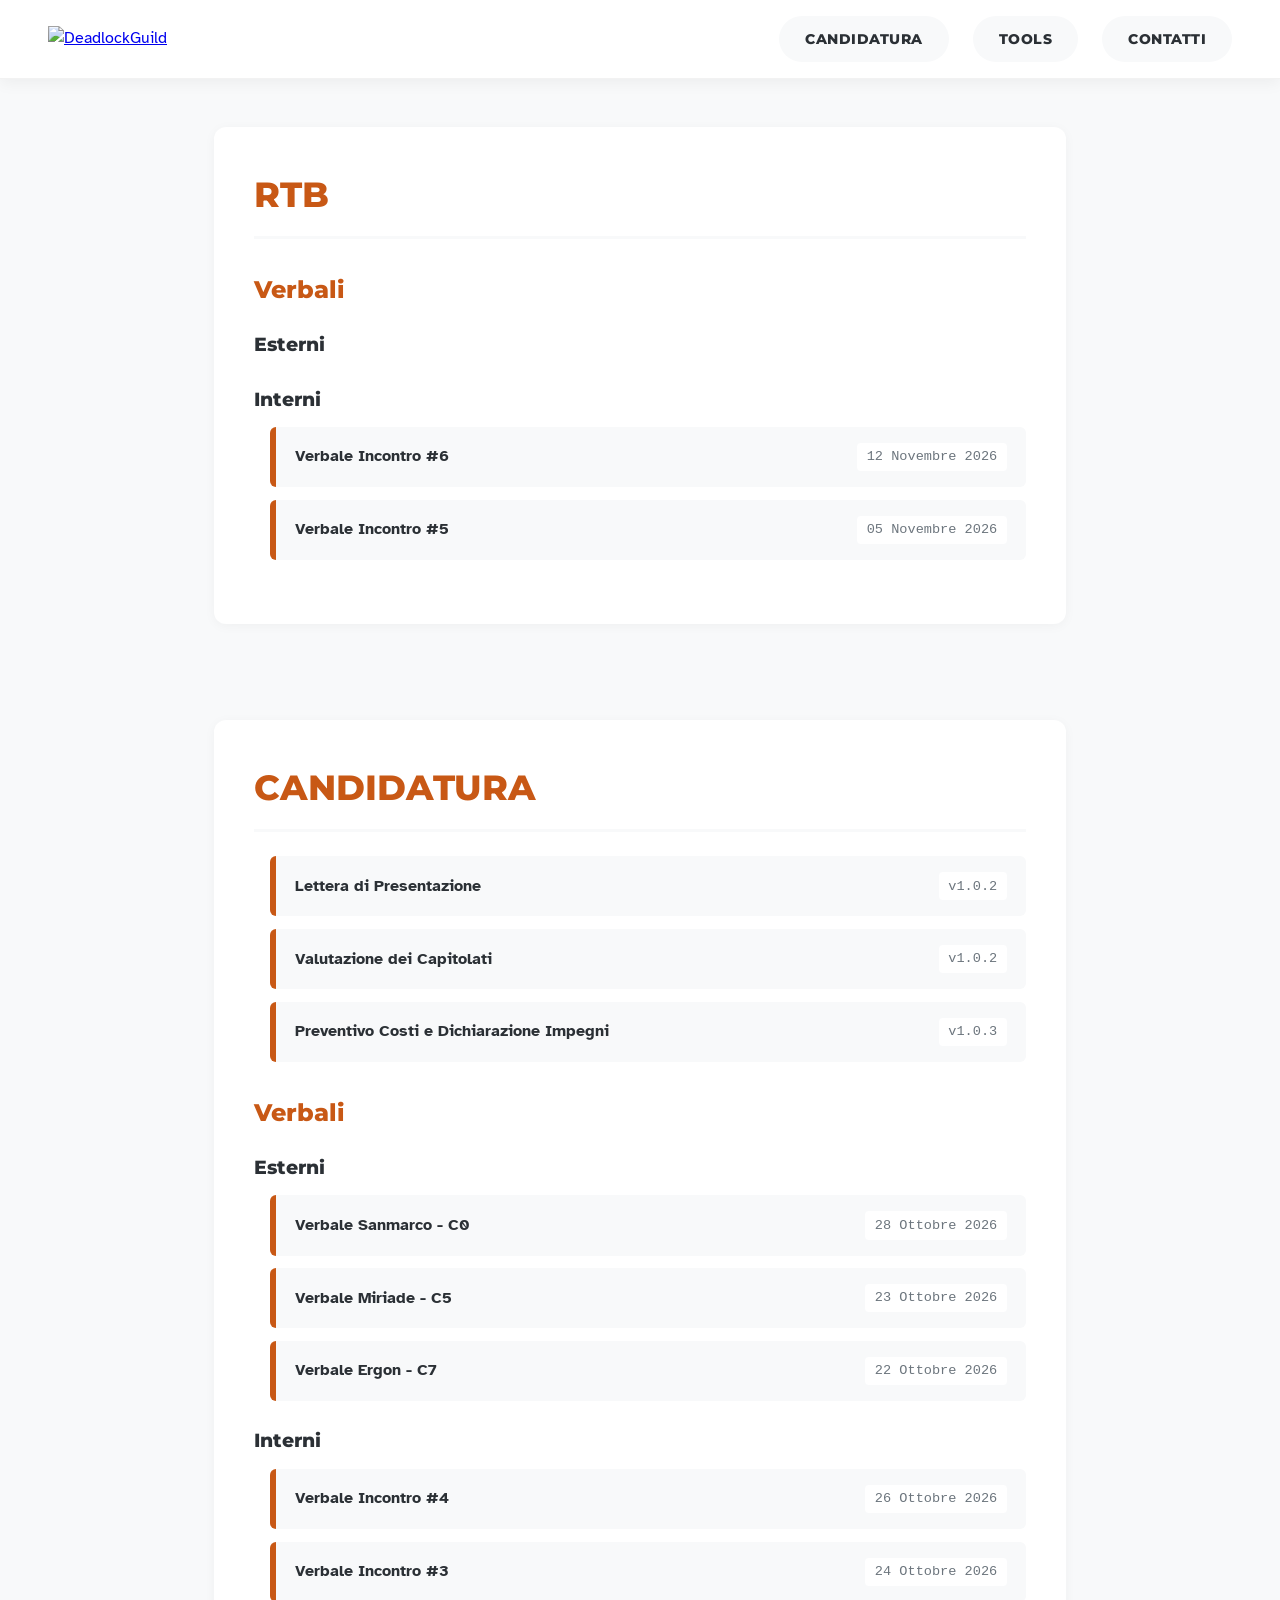
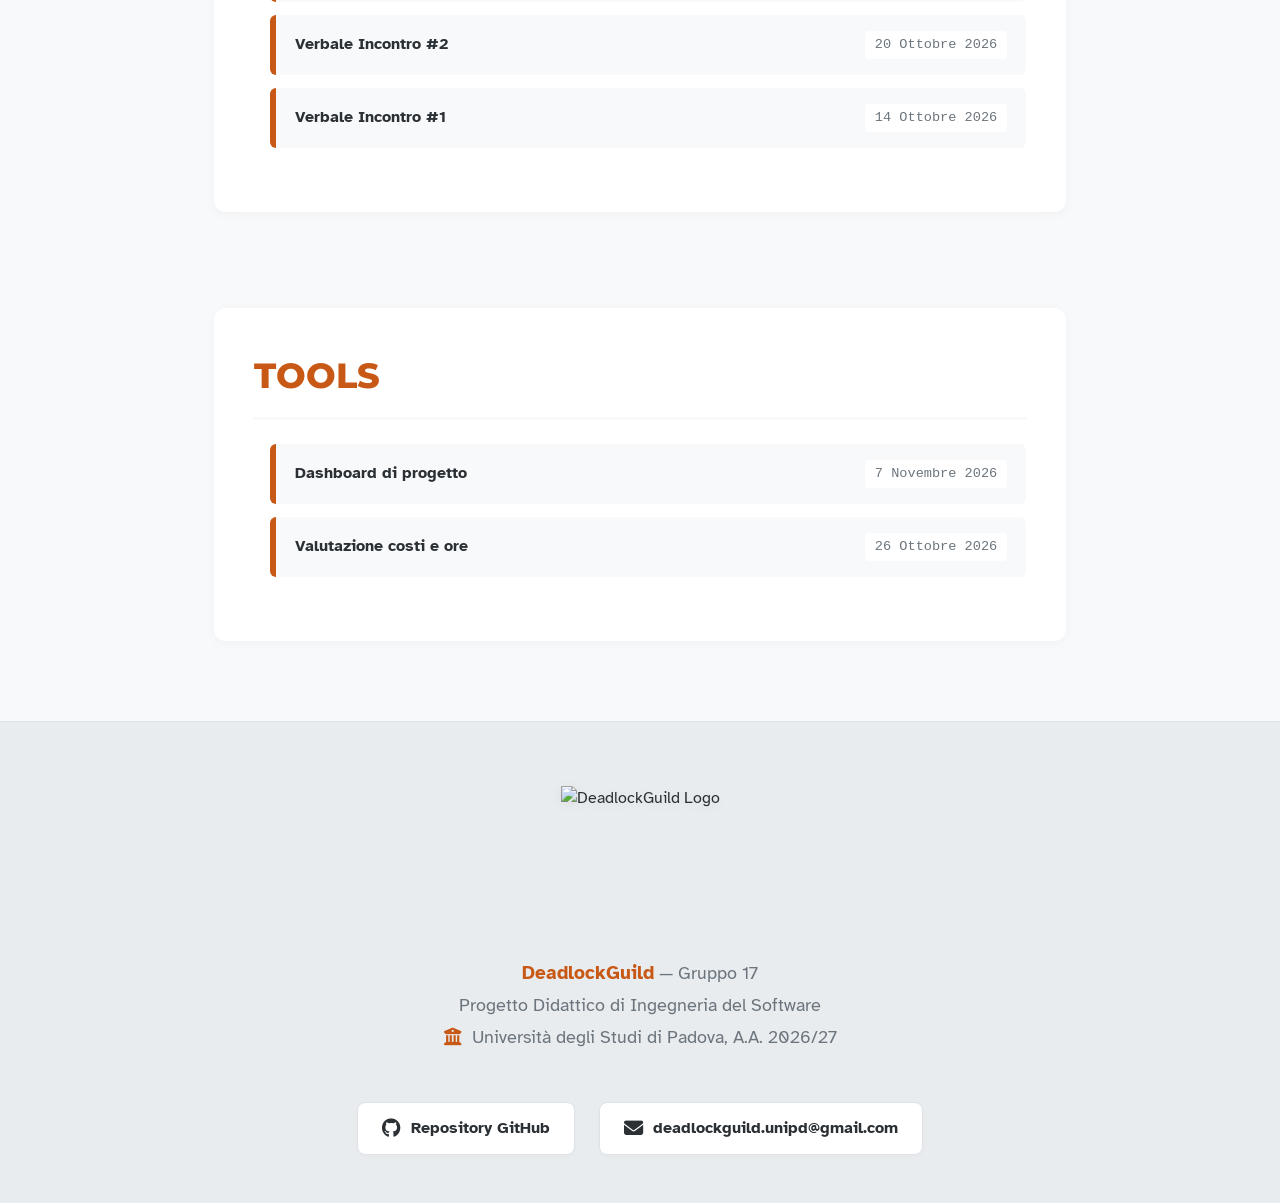
==== commit 6cf5f714: "Merge pull request #97 from DeadlockGuild/94-riordinare-sito 94 riordinare sito" ====
--- a/website/index.html
+++ b/website/index.html
@@ -25,6 +25,27 @@
     </nav>
 
     <div class="container">
+        <section id="rtb">
+            <h1>RTB</h1>
+            <ul class="doc-list">
+                <!-- Spazio documentazione -->
+            </ul>
+
+            <h2>Verbali</h2>
+            <h3>Esterni</h3>
+            <ul class="doc-list">
+                <!-- Verbali esterni -->
+            </ul>
+
+            <h3>Interni</h3>
+            <ul class="doc-list">
+                <li><a href="pdf/RTB/Verbali/Interni/VI_2026-11-12.pdf" class="doc-bar" target="_blank">Verbale Incontro #6<span class="version">12 Novembre 2026</span></a></li>
+                <li><a href="pdf/RTB/Verbali/Interni/VI_2026-11-05.pdf" class="doc-bar" target="_blank">Verbale Incontro #5<span class="version">05 Novembre 2026</span></a></li>
+            </ul>
+        </section>
+    </div>
+
+    <div class="container">
         <section id="candidatura">
             <h1>Candidatura</h1>
             <ul class="doc-list">
@@ -47,27 +68,6 @@
                 <li><a href="pdf/Candidatura/Verbali/Interni/VI_2026-10-24.pdf" class="doc-bar" target="_blank">Verbale Incontro #3<span class="version">24 Ottobre 2026</span></a></li>
                 <li><a href="pdf/Candidatura/Verbali/Interni/VI_2026-10-20.pdf" class="doc-bar" target="_blank">Verbale Incontro #2<span class="version">20 Ottobre 2026</span></a></li>
                 <li><a href="pdf/Candidatura/Verbali/Interni/VI_2026-10-14.pdf" class="doc-bar" target="_blank">Verbale Incontro #1<span class="version">14 Ottobre 2026</span></a></li>
-            </ul>
-        </section>
-    </div>
-
-    <div class="container">
-        <section id="rtb">
-            <h1>RTB</h1>
-            <ul class="doc-list">
-                <!-- Spazio documentazione -->
-            </ul>
-
-            <h2>Verbali</h2>
-            <h3>Esterni</h3>
-            <ul class="doc-list">
-                <!-- Verbali esterni -->
-            </ul>
-
-            <h3>Interni</h3>
-            <ul class="doc-list">
-                <li><a href="pdf/RTB/Verbali/Interni/VI_2026-11-12.pdf" class="doc-bar" target="_blank">Verbale Incontro #6<span class="version">12 Novembre 2026</span></a></li>
-                <li><a href="pdf/RTB/Verbali/Interni/VI_2026-11-05.pdf" class="doc-bar" target="_blank">Verbale Incontro #5<span class="version">05 Novembre 2026</span></a></li>
             </ul>
         </section>
     </div>
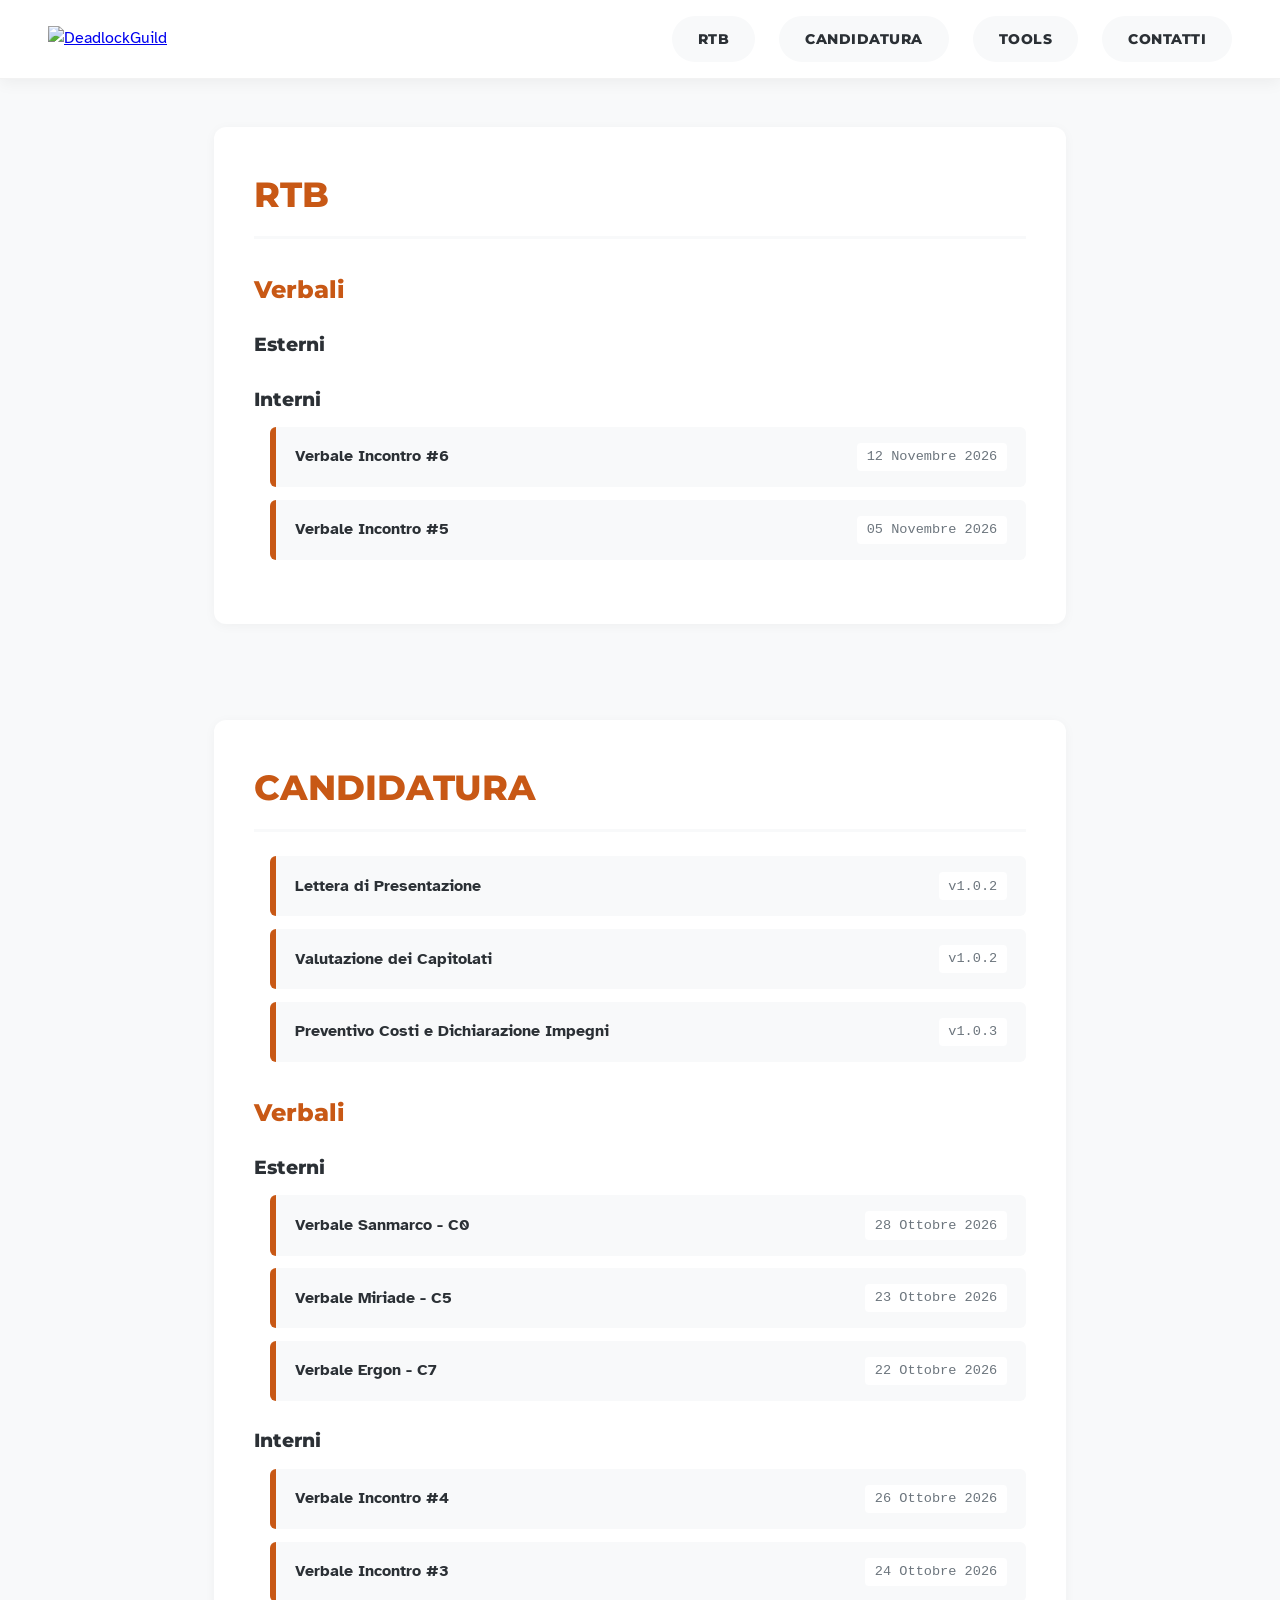
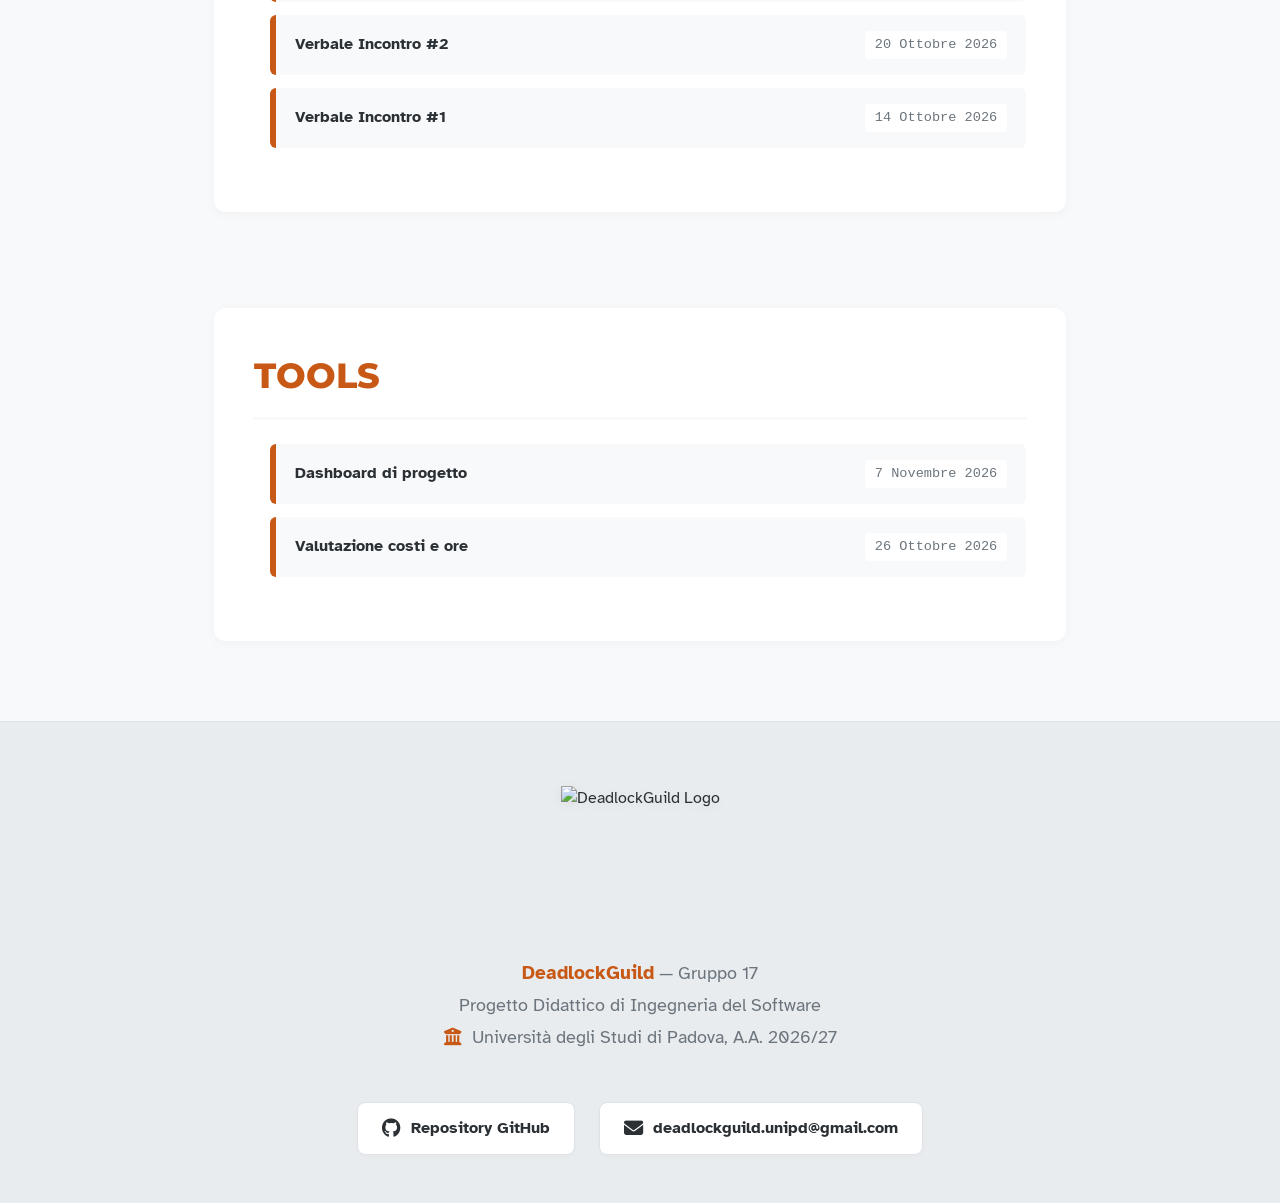
==== commit 6ce93e22: "Aggiunto pulsante RTB" ====
--- a/website/index.html
+++ b/website/index.html
@@ -18,6 +18,7 @@
             <img src="assets/logo_text_nobg.png" alt="DeadlockGuild">
         </a>
         <div class="nav-links">
+            <a href="#rtb" class="nav-pill">RTB</a>
             <a href="#candidatura" class="nav-pill">Candidatura</a>
             <a href="#tools" class="nav-pill">Tools</a>
             <a href="#contatti-footer" class="nav-pill">Contatti</a>
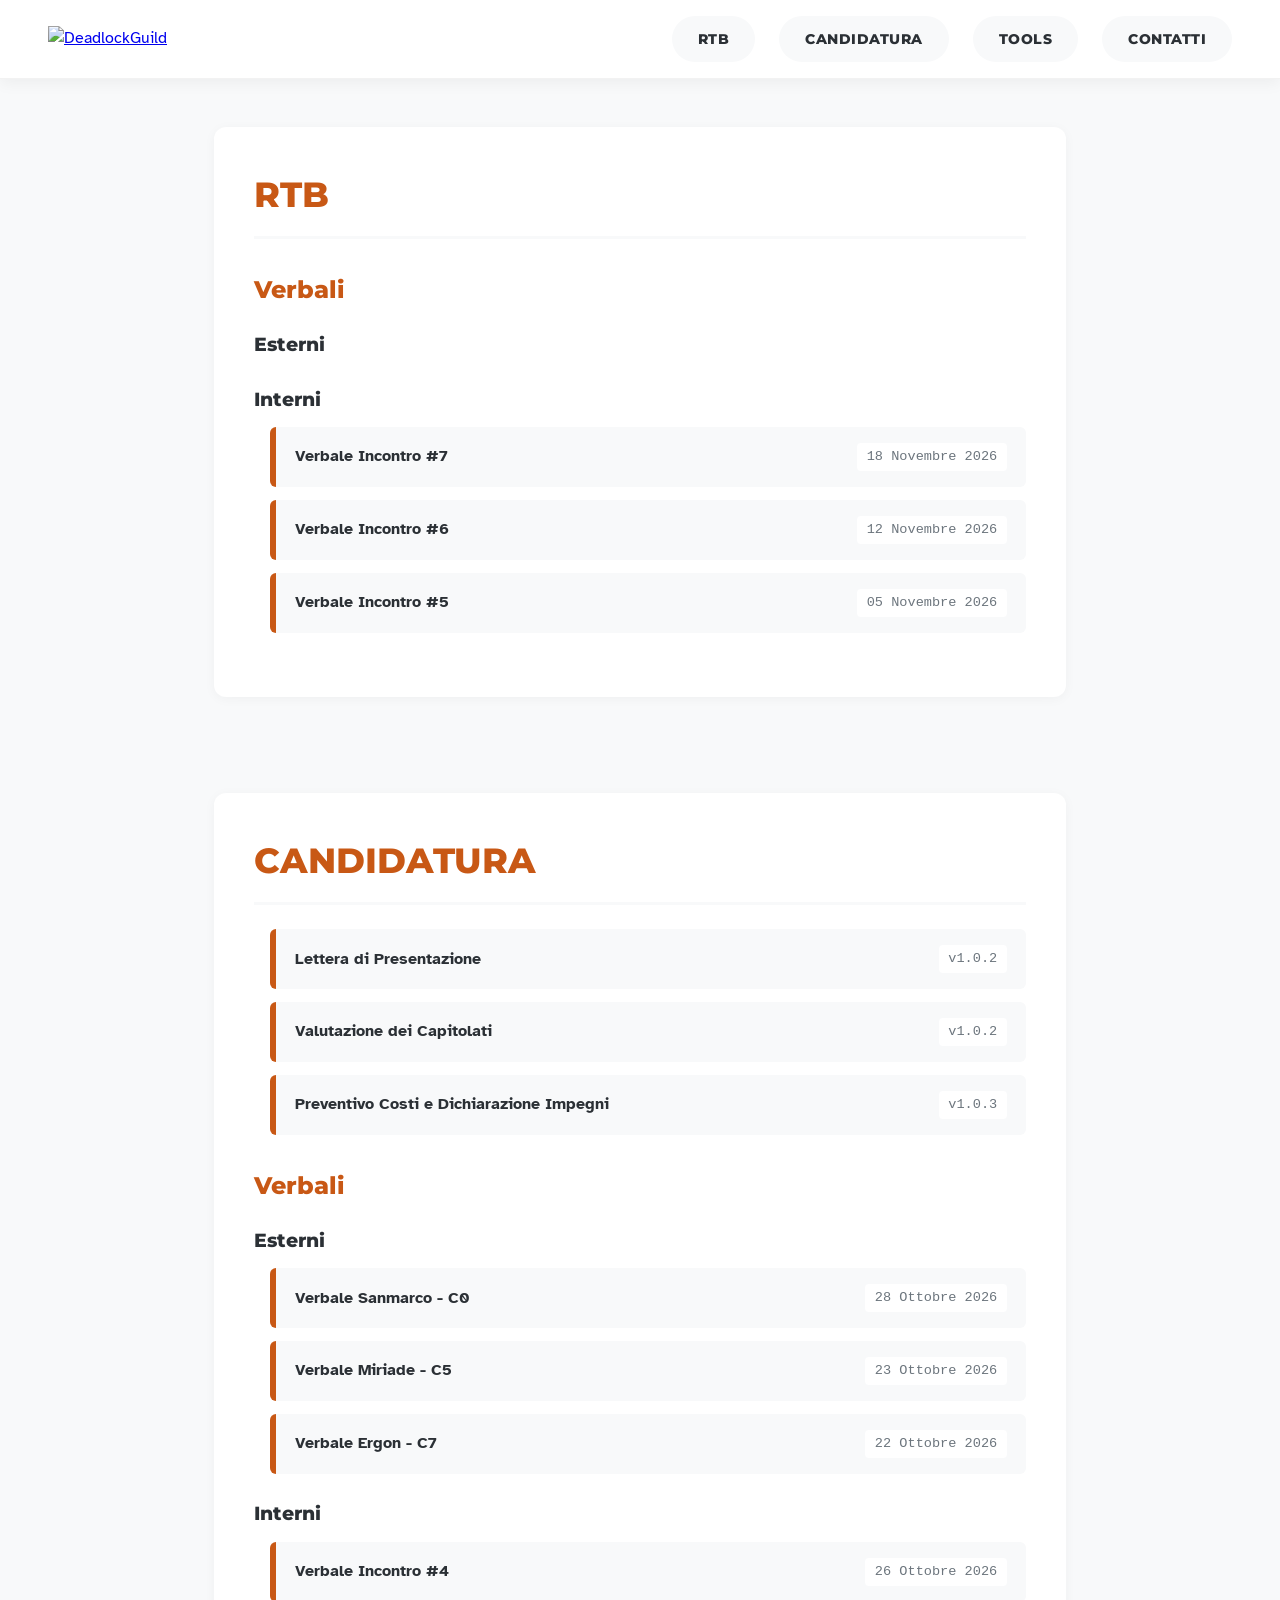
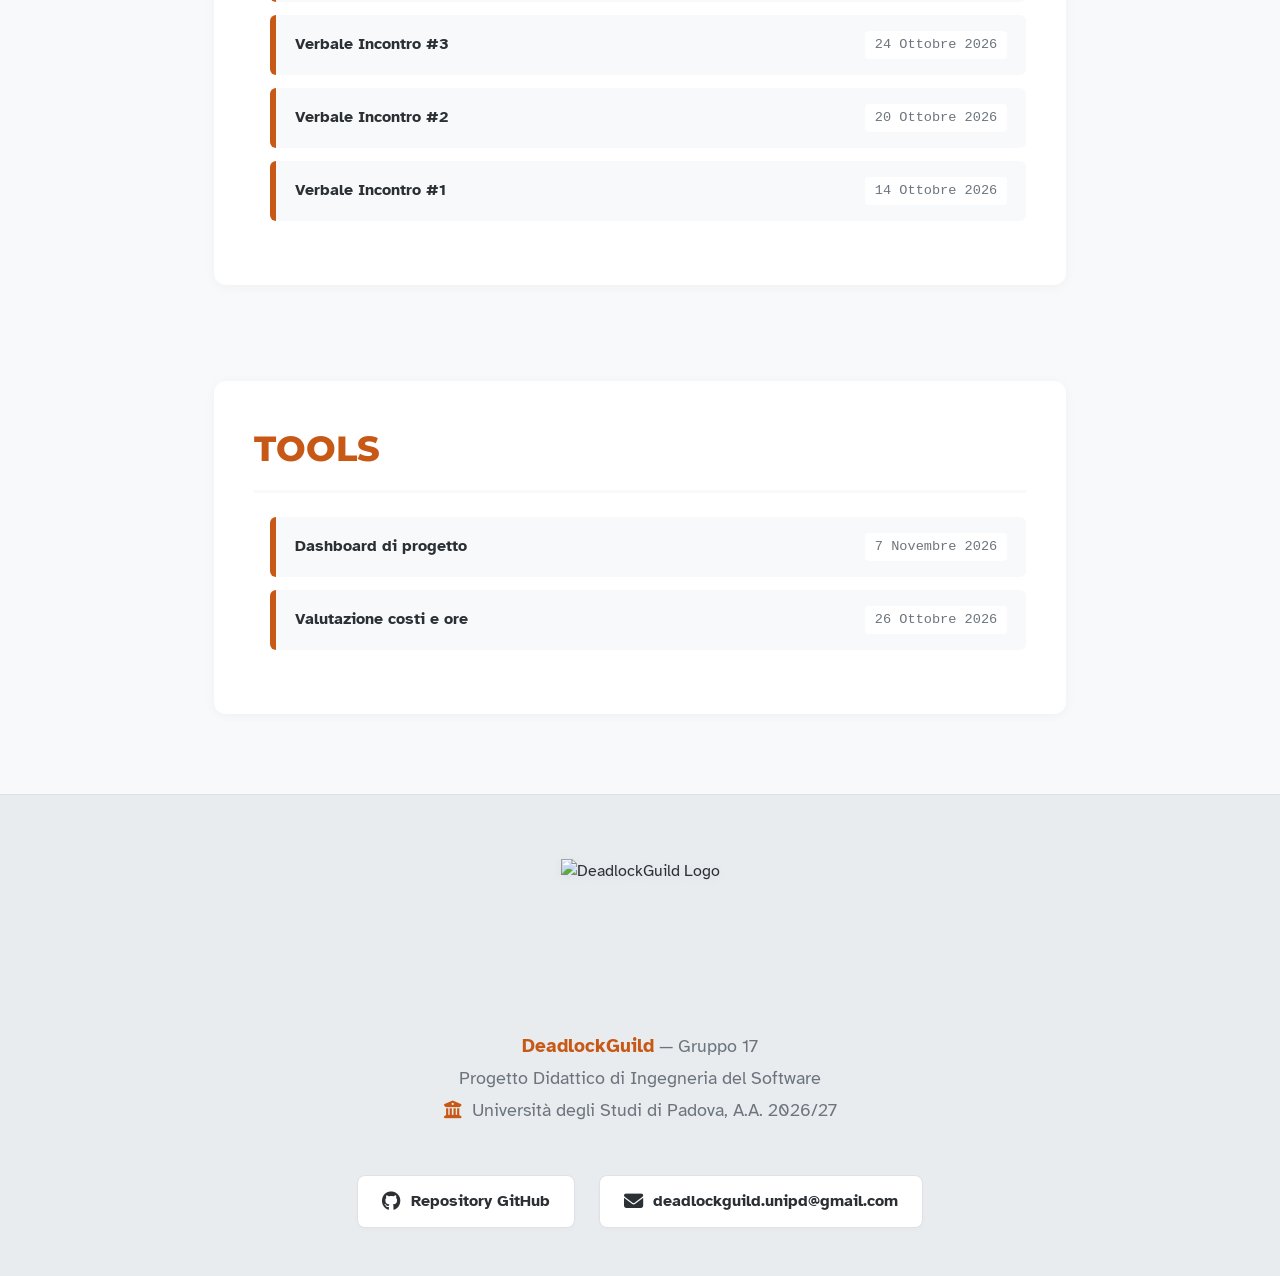
==== commit c1bb3151: "Aggiunto collegamento VI 2026-11-18" ====
--- a/website/index.html
+++ b/website/index.html
@@ -40,6 +40,7 @@
 
             <h3>Interni</h3>
             <ul class="doc-list">
+                <li><a href="pdf/RTB/Verbali/Interni/VI_2026-11-18.pdf" class="doc-bar" target="_blank">Verbale Incontro #7<span class="version">18 Novembre 2026</span></a></li>
                 <li><a href="pdf/RTB/Verbali/Interni/VI_2026-11-12.pdf" class="doc-bar" target="_blank">Verbale Incontro #6<span class="version">12 Novembre 2026</span></a></li>
                 <li><a href="pdf/RTB/Verbali/Interni/VI_2026-11-05.pdf" class="doc-bar" target="_blank">Verbale Incontro #5<span class="version">05 Novembre 2026</span></a></li>
             </ul>
